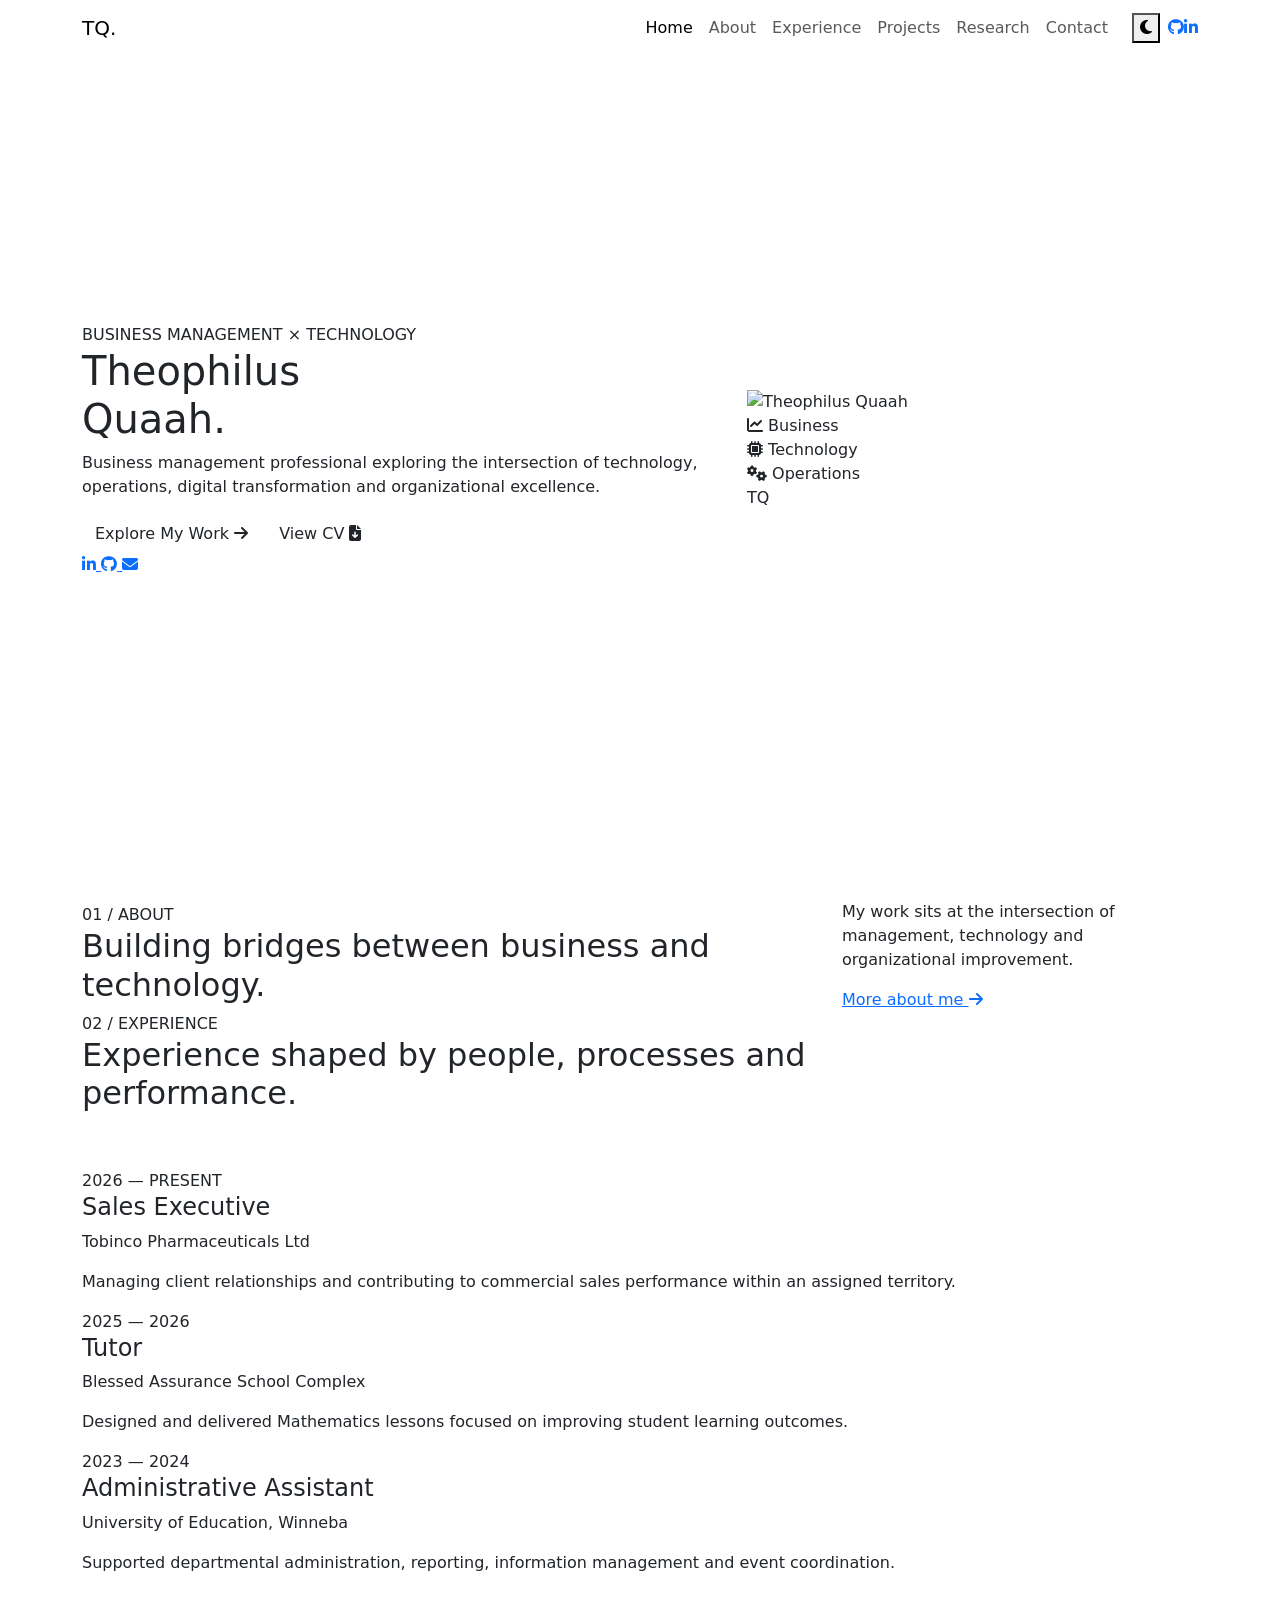
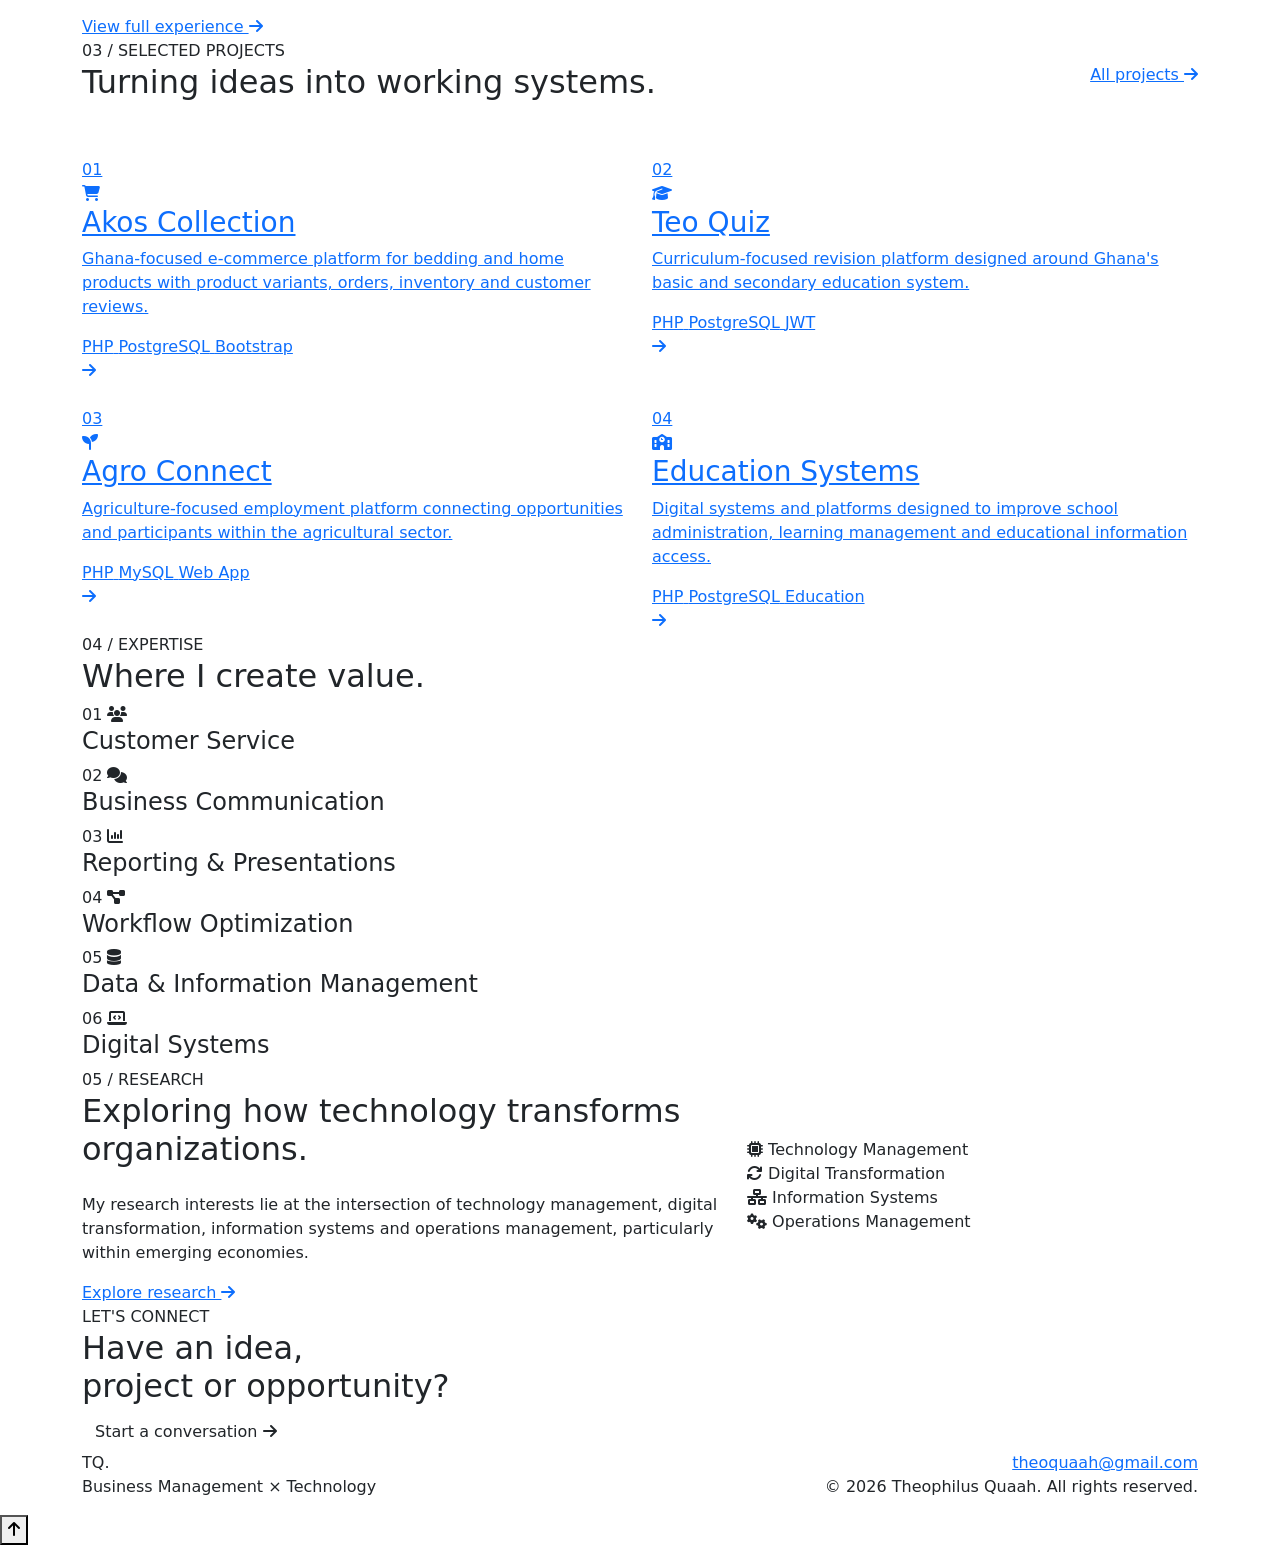
==== index.html @ 743d02e2 "Add files via upload" ====
<!DOCTYPE html>
<html lang="en">
<head>
    <meta charset="UTF-8">
    <meta name="viewport" content="width=device-width, initial-scale=1.0">

    <title>Theophilus Quaah | Business Management × Technology</title>

    <meta name="description"
          content="Theophilus Quaah — Business Management, Technology, Operations, Digital Transformation and Organizational Development.">

    <link rel="icon" href="assets/images/profile.png">

    <!-- Bootstrap -->
    <link
        href="https://cdn.jsdelivr.net/npm/bootstrap@5.3.3/dist/css/bootstrap.min.css"
        rel="stylesheet">

    <!-- Font Awesome -->
    <link
        href="https://cdnjs.cloudflare.com/ajax/libs/font-awesome/6.7.2/css/all.min.css"
        rel="stylesheet">

    <!-- Google Fonts -->
    <link
        href="https://fonts.googleapis.com/css2?family=DM+Sans:wght@400;500;600;700&family=Space+Grotesk:wght@400;500;600;700&display=swap"
        rel="stylesheet">

    <link rel="stylesheet" href="assets/css/style.css">
</head>

<body>

<!-- ================= NAVBAR ================= -->

<nav class="navbar navbar-expand-lg fixed-top custom-navbar">
    <div class="container">

        <a class="navbar-brand brand-logo" href="index.html">
            TQ<span>.</span>
        </a>

        <button
            class="navbar-toggler"
            type="button"
            data-bs-toggle="collapse"
            data-bs-target="#mainNavbar">
            <i class="fas fa-bars"></i>
        </button>

        <div class="collapse navbar-collapse" id="mainNavbar">

            <ul class="navbar-nav ms-auto align-items-lg-center">

                <li class="nav-item">
                    <a class="nav-link active" href="index.html">Home</a>
                </li>

                <li class="nav-item">
                    <a class="nav-link" href="about.html">About</a>
                </li>

                <li class="nav-item">
                    <a class="nav-link" href="experience.html">Experience</a>
                </li>

                <li class="nav-item">
                    <a class="nav-link" href="projects.html">Projects</a>
                </li>

                <li class="nav-item">
                    <a class="nav-link" href="research.html">Research</a>
                </li>

                <li class="nav-item">
                    <a class="nav-link" href="contact.html">Contact</a>
                </li>

                <li class="nav-item ms-lg-3">
                    <button
                        id="themeToggle"
                        class="theme-toggle"
                        aria-label="Toggle dark mode">
                        <i class="fas fa-moon"></i>
                    </button>
                </li>

                <li class="nav-item ms-lg-2">
                    <a
                        href="https://github.com/"
                        target="_blank"
                        class="nav-social">
                        <i class="fab fa-github"></i>
                    </a>
                </li>

                <li class="nav-item">
                    <a
                        href="https://linkedin.com/in/theoquaah"
                        target="_blank"
                        class="nav-social">
                        <i class="fab fa-linkedin-in"></i>
                    </a>
                </li>

            </ul>

        </div>
    </div>
</nav>


<!-- ================= HERO ================= -->

<header class="hero-section">

    <div class="hero-grid"></div>

    <div class="container position-relative">

        <div class="row align-items-center min-vh-100">

            <div class="col-lg-7">

                <div class="hero-tag">
                    <span></span>
                    BUSINESS MANAGEMENT × TECHNOLOGY
                </div>

                <h1 class="hero-title">
                    Theophilus
                    <br>
                    <span>Quaah.</span>
                </h1>

                <p class="hero-description">
                    Business management professional exploring the intersection
                    of technology, operations, digital transformation and
                    organizational excellence.
                </p>

                <div class="hero-buttons">

                    <a href="projects.html" class="btn btn-primary-custom">
                        Explore My Work
                        <i class="fas fa-arrow-right"></i>
                    </a>

                    <a href="documents/Theophilus-Quaah-CV.pdf"
                       target="_blank"
                       class="btn btn-outline-custom">
                        View CV
                        <i class="fas fa-file-arrow-down"></i>
                    </a>

                </div>

                <div class="hero-socials">

                    <a href="https://linkedin.com/in/theoquaah"
                       target="_blank">
                        <i class="fab fa-linkedin-in"></i>
                    </a>

                    <a href="https://github.com/"
                       target="_blank">
                        <i class="fab fa-github"></i>
                    </a>

                    <a href="mailto:theoquaah@gmail.com">
                        <i class="fas fa-envelope"></i>
                    </a>

                </div>

            </div>


            <div class="col-lg-5">

                <div class="hero-visual">

                    <div class="portrait-frame">

                        <img
                            src="assets/images/profile.png"
                            alt="Theophilus Quaah">

                    </div>

                    <div class="floating-card card-one">
                        <i class="fas fa-chart-line"></i>
                        <span>Business</span>
                    </div>

                    <div class="floating-card card-two">
                        <i class="fas fa-microchip"></i>
                        <span>Technology</span>
                    </div>

                    <div class="floating-card card-three">
                        <i class="fas fa-gears"></i>
                        <span>Operations</span>
                    </div>

                    <div class="monogram">
                        TQ
                    </div>

                </div>

            </div>

        </div>

    </div>

</header>


<!-- ================= INTRO ================= -->

<section class="section-padding">

    <div class="container">

        <div class="row align-items-end">

            <div class="col-lg-8">

                <div class="section-label">
                    01 / ABOUT
                </div>

                <h2 class="section-title">
                    Building bridges between
                    <span>business and technology.</span>
                </h2>

            </div>

            <div class="col-lg-4">

                <p class="section-intro">
                    My work sits at the intersection of management,
                    technology and organizational improvement.
                </p>

                <a href="about.html" class="text-link">
                    More about me
                    <i class="fas fa-arrow-right"></i>
                </a>

            </div>

        </div>

    </div>

</section>


<!-- ================= EXPERIENCE SNAPSHOT ================= -->

<section class="section-padding soft-section">

    <div class="container">

        <div class="section-label">
            02 / EXPERIENCE
        </div>

        <div class="row">

            <div class="col-lg-8">

                <h2 class="section-title">
                    Experience shaped by
                    <span>people, processes and performance.</span>
                </h2>

            </div>

        </div>


        <div class="experience-preview mt-5">

            <div class="experience-item">

                <div class="experience-year">
                    2026 — PRESENT
                </div>

                <div>
                    <h4>Sales Executive</h4>
                    <p class="company">
                        Tobinco Pharmaceuticals Ltd
                    </p>

                    <p>
                        Managing client relationships and contributing
                        to commercial sales performance within an assigned
                        territory.
                    </p>
                </div>

            </div>


            <div class="experience-item">

                <div class="experience-year">
                    2025 — 2026
                </div>

                <div>
                    <h4>Tutor</h4>
                    <p class="company">
                        Blessed Assurance School Complex
                    </p>

                    <p>
                        Designed and delivered Mathematics lessons focused
                        on improving student learning outcomes.
                    </p>

                </div>

            </div>


            <div class="experience-item">

                <div class="experience-year">
                    2023 — 2024
                </div>

                <div>
                    <h4>Administrative Assistant</h4>
                    <p class="company">
                        University of Education, Winneba
                    </p>

                    <p>
                        Supported departmental administration, reporting,
                        information management and event coordination.
                    </p>

                </div>

            </div>

        </div>


        <a href="experience.html" class="text-link mt-4 d-inline-block">
            View full experience
            <i class="fas fa-arrow-right"></i>
        </a>

    </div>

</section>


<!-- ================= PROJECTS ================= -->

<section class="section-padding">

    <div class="container">

        <div class="section-label">
            03 / SELECTED PROJECTS
        </div>

        <div class="row mb-5">

            <div class="col-lg-8">

                <h2 class="section-title">
                    Turning ideas into
                    <span>working systems.</span>
                </h2>

            </div>

            <div class="col-lg-4 text-lg-end">

                <a href="projects.html"
                   class="text-link">
                    All projects
                    <i class="fas fa-arrow-right"></i>
                </a>

            </div>

        </div>


        <div class="row g-4">

            <!-- PROJECT 1 -->

            <div class="col-lg-6">

                <a href="projects.html#akos"
                   class="project-card">

                    <div class="project-number">
                        01
                    </div>

                    <div class="project-icon">
                        <i class="fas fa-cart-shopping"></i>
                    </div>

                    <h3>
                        Akos Collection
                    </h3>

                    <p>
                        Ghana-focused e-commerce platform for bedding
                        and home products with product variants,
                        orders, inventory and customer reviews.
                    </p>

                    <div class="project-tags">
                        <span>PHP</span>
                        <span>PostgreSQL</span>
                        <span>Bootstrap</span>
                    </div>

                    <div class="project-arrow">
                        <i class="fas fa-arrow-right"></i>
                    </div>

                </a>

            </div>


            <!-- PROJECT 2 -->

            <div class="col-lg-6">

                <a href="projects.html#teo-quiz"
                   class="project-card">

                    <div class="project-number">
                        02
                    </div>

                    <div class="project-icon">
                        <i class="fas fa-graduation-cap"></i>
                    </div>

                    <h3>
                        Teo Quiz
                    </h3>

                    <p>
                        Curriculum-focused revision platform designed
                        around Ghana's basic and secondary education
                        system.
                    </p>

                    <div class="project-tags">
                        <span>PHP</span>
                        <span>PostgreSQL</span>
                        <span>JWT</span>
                    </div>

                    <div class="project-arrow">
                        <i class="fas fa-arrow-right"></i>
                    </div>

                </a>

            </div>


            <!-- PROJECT 3 -->

            <div class="col-lg-6">

                <a href="projects.html#agro-connect"
                   class="project-card">

                    <div class="project-number">
                        03
                    </div>

                    <div class="project-icon">
                        <i class="fas fa-seedling"></i>
                    </div>

                    <h3>
                        Agro Connect
                    </h3>

                    <p>
                        Agriculture-focused employment platform connecting
                        opportunities and participants within the agricultural
                        sector.
                    </p>

                    <div class="project-tags">
                        <span>PHP</span>
                        <span>MySQL</span>
                        <span>Web App</span>
                    </div>

                    <div class="project-arrow">
                        <i class="fas fa-arrow-right"></i>
                    </div>

                </a>

            </div>


            <!-- PROJECT 4 -->

            <div class="col-lg-6">

                <a href="projects.html"
                   class="project-card">

                    <div class="project-number">
                        04
                    </div>

                    <div class="project-icon">
                        <i class="fas fa-school"></i>
                    </div>

                    <h3>
                        Education Systems
                    </h3>

                    <p>
                        Digital systems and platforms designed to improve
                        school administration, learning management and
                        educational information access.
                    </p>

                    <div class="project-tags">
                        <span>PHP</span>
                        <span>PostgreSQL</span>
                        <span>Education</span>
                    </div>

                    <div class="project-arrow">
                        <i class="fas fa-arrow-right"></i>
                    </div>

                </a>

            </div>

        </div>

    </div>

</section>


<!-- ================= EXPERTISE ================= -->

<section class="section-padding dark-section">

    <div class="container">

        <div class="section-label">
            04 / EXPERTISE
        </div>

        <div class="row">

            <div class="col-lg-7">

                <h2 class="section-title">
                    Where I create
                    <span>value.</span>
                </h2>

            </div>

        </div>


        <div class="expertise-grid">

            <div class="expertise-item">
                <span>01</span>
                <i class="fas fa-users"></i>
                <h4>Customer Service</h4>
            </div>

            <div class="expertise-item">
                <span>02</span>
                <i class="fas fa-comments"></i>
                <h4>Business Communication</h4>
            </div>

            <div class="expertise-item">
                <span>03</span>
                <i class="fas fa-chart-column"></i>
                <h4>Reporting & Presentations</h4>
            </div>

            <div class="expertise-item">
                <span>04</span>
                <i class="fas fa-diagram-project"></i>
                <h4>Workflow Optimization</h4>
            </div>

            <div class="expertise-item">
                <span>05</span>
                <i class="fas fa-database"></i>
                <h4>Data & Information Management</h4>
            </div>

            <div class="expertise-item">
                <span>06</span>
                <i class="fas fa-laptop-code"></i>
                <h4>Digital Systems</h4>
            </div>

        </div>

    </div>

</section>


<!-- ================= RESEARCH ================= -->

<section class="section-padding">

    <div class="container">

        <div class="row align-items-center">

            <div class="col-lg-7">

                <div class="section-label">
                    05 / RESEARCH
                </div>

                <h2 class="section-title">
                    Exploring how
                    <span>technology transforms organizations.</span>
                </h2>

                <p class="section-intro mt-4">

                    My research interests lie at the intersection of
                    technology management, digital transformation,
                    information systems and operations management,
                    particularly within emerging economies.

                </p>

                <a href="research.html"
                   class="text-link">

                    Explore research
                    <i class="fas fa-arrow-right"></i>

                </a>

            </div>


            <div class="col-lg-5">

                <div class="research-box">

                    <div>
                        <i class="fas fa-microchip"></i>
                        <span>Technology Management</span>
                    </div>

                    <div>
                        <i class="fas fa-arrows-rotate"></i>
                        <span>Digital Transformation</span>
                    </div>

                    <div>
                        <i class="fas fa-network-wired"></i>
                        <span>Information Systems</span>
                    </div>

                    <div>
                        <i class="fas fa-gears"></i>
                        <span>Operations Management</span>
                    </div>

                </div>

            </div>

        </div>

    </div>

</section>


<!-- ================= CTA ================= -->

<section class="cta-section">

    <div class="container">

        <div class="cta-content">

            <div class="section-label">
                LET'S CONNECT
            </div>

            <h2>
                Have an idea,
                <br>
                project or opportunity?
            </h2>

            <a href="contact.html"
               class="btn btn-light-custom">

                Start a conversation
                <i class="fas fa-arrow-right"></i>

            </a>

        </div>

    </div>

</section>


<!-- ================= FOOTER ================= -->

<footer class="footer">

    <div class="container">

        <div class="row align-items-center">

            <div class="col-md-6">

                <div class="footer-logo">
                    TQ<span>.</span>
                </div>

                <p>
                    Business Management × Technology
                </p>

            </div>

            <div class="col-md-6 text-md-end">

                <a href="mailto:theoquaah@gmail.com">
                    theoquaah@gmail.com
                </a>

                <p class="copyright">
                    © 2026 Theophilus Quaah. All rights reserved.
                </p>

            </div>

        </div>

    </div>

</footer>


<!-- BACK TO TOP -->

<button id="backToTop">
    <i class="fas fa-arrow-up"></i>
</button>


<script
    src="https://cdn.jsdelivr.net/npm/bootstrap@5.3.3/dist/js/bootstrap.bundle.min.js">
</script>

<script src="assets/js/script.js"></script>

</body>
</html>
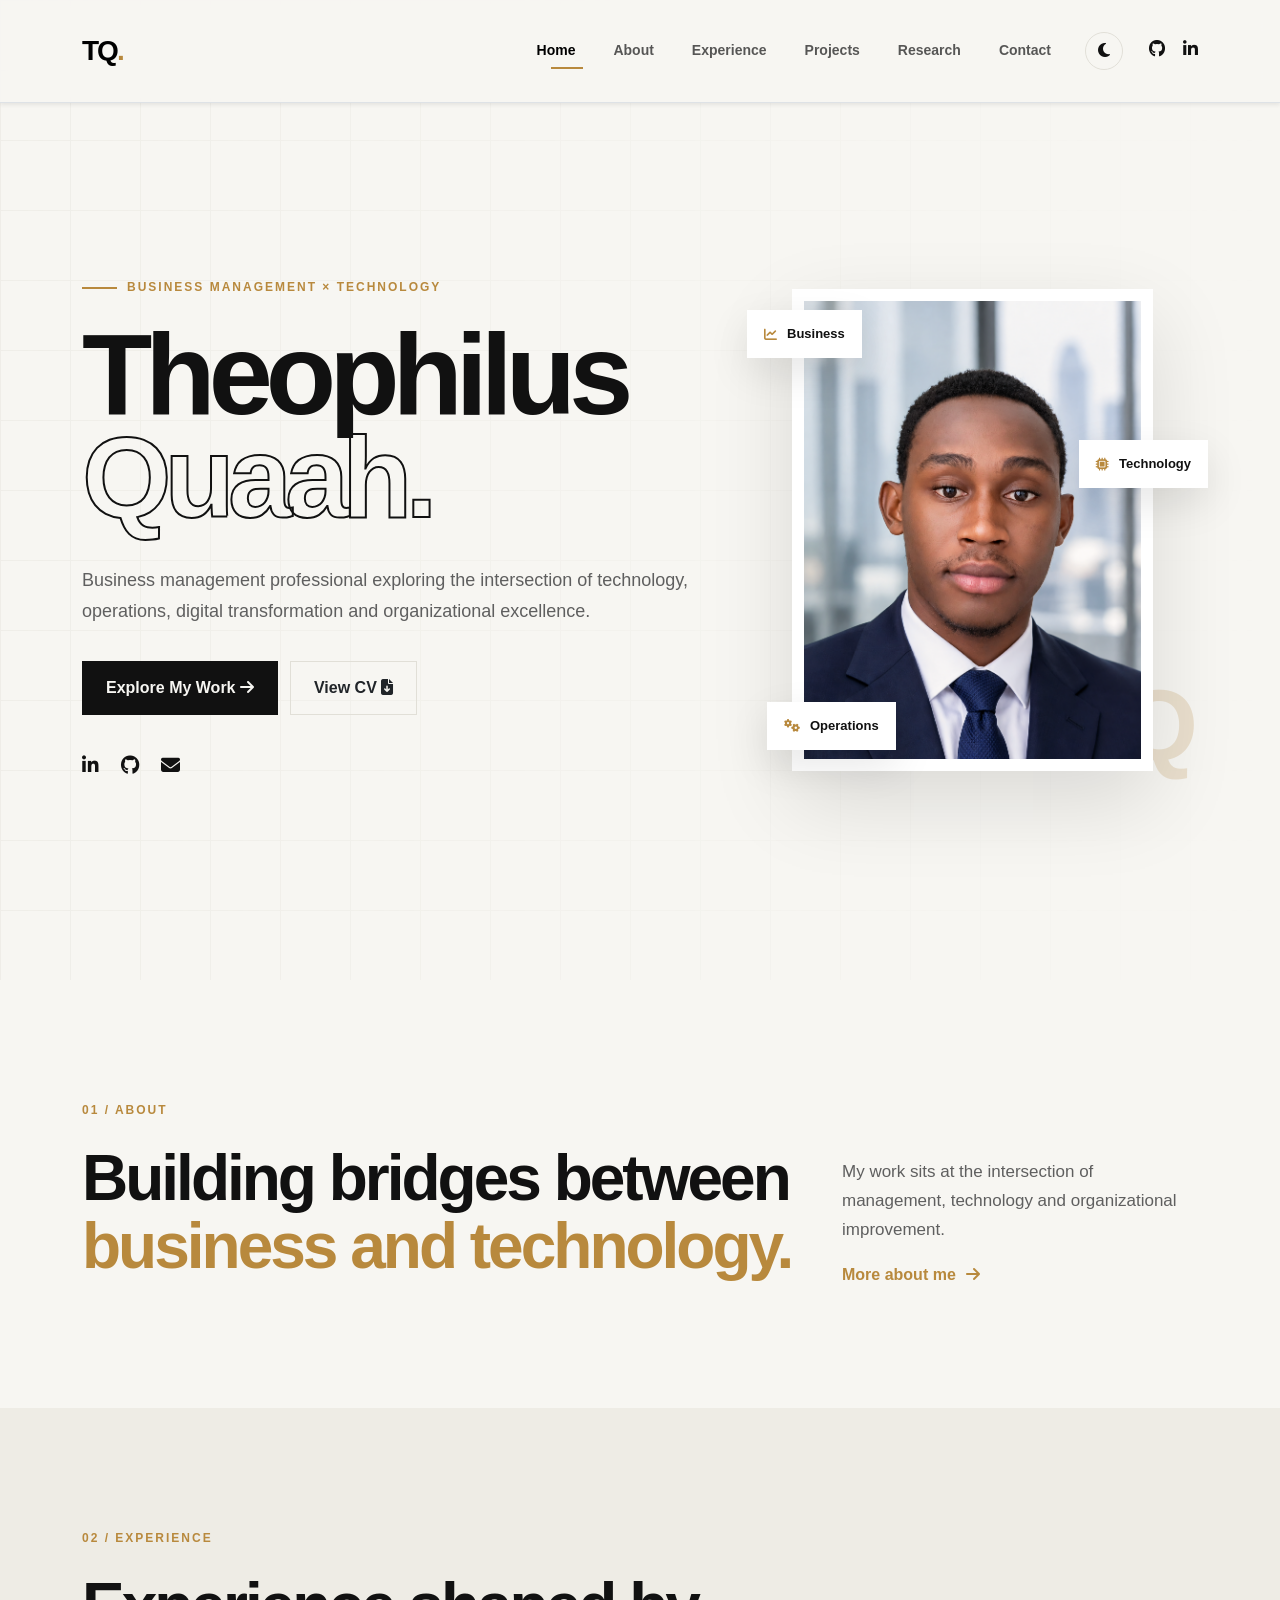
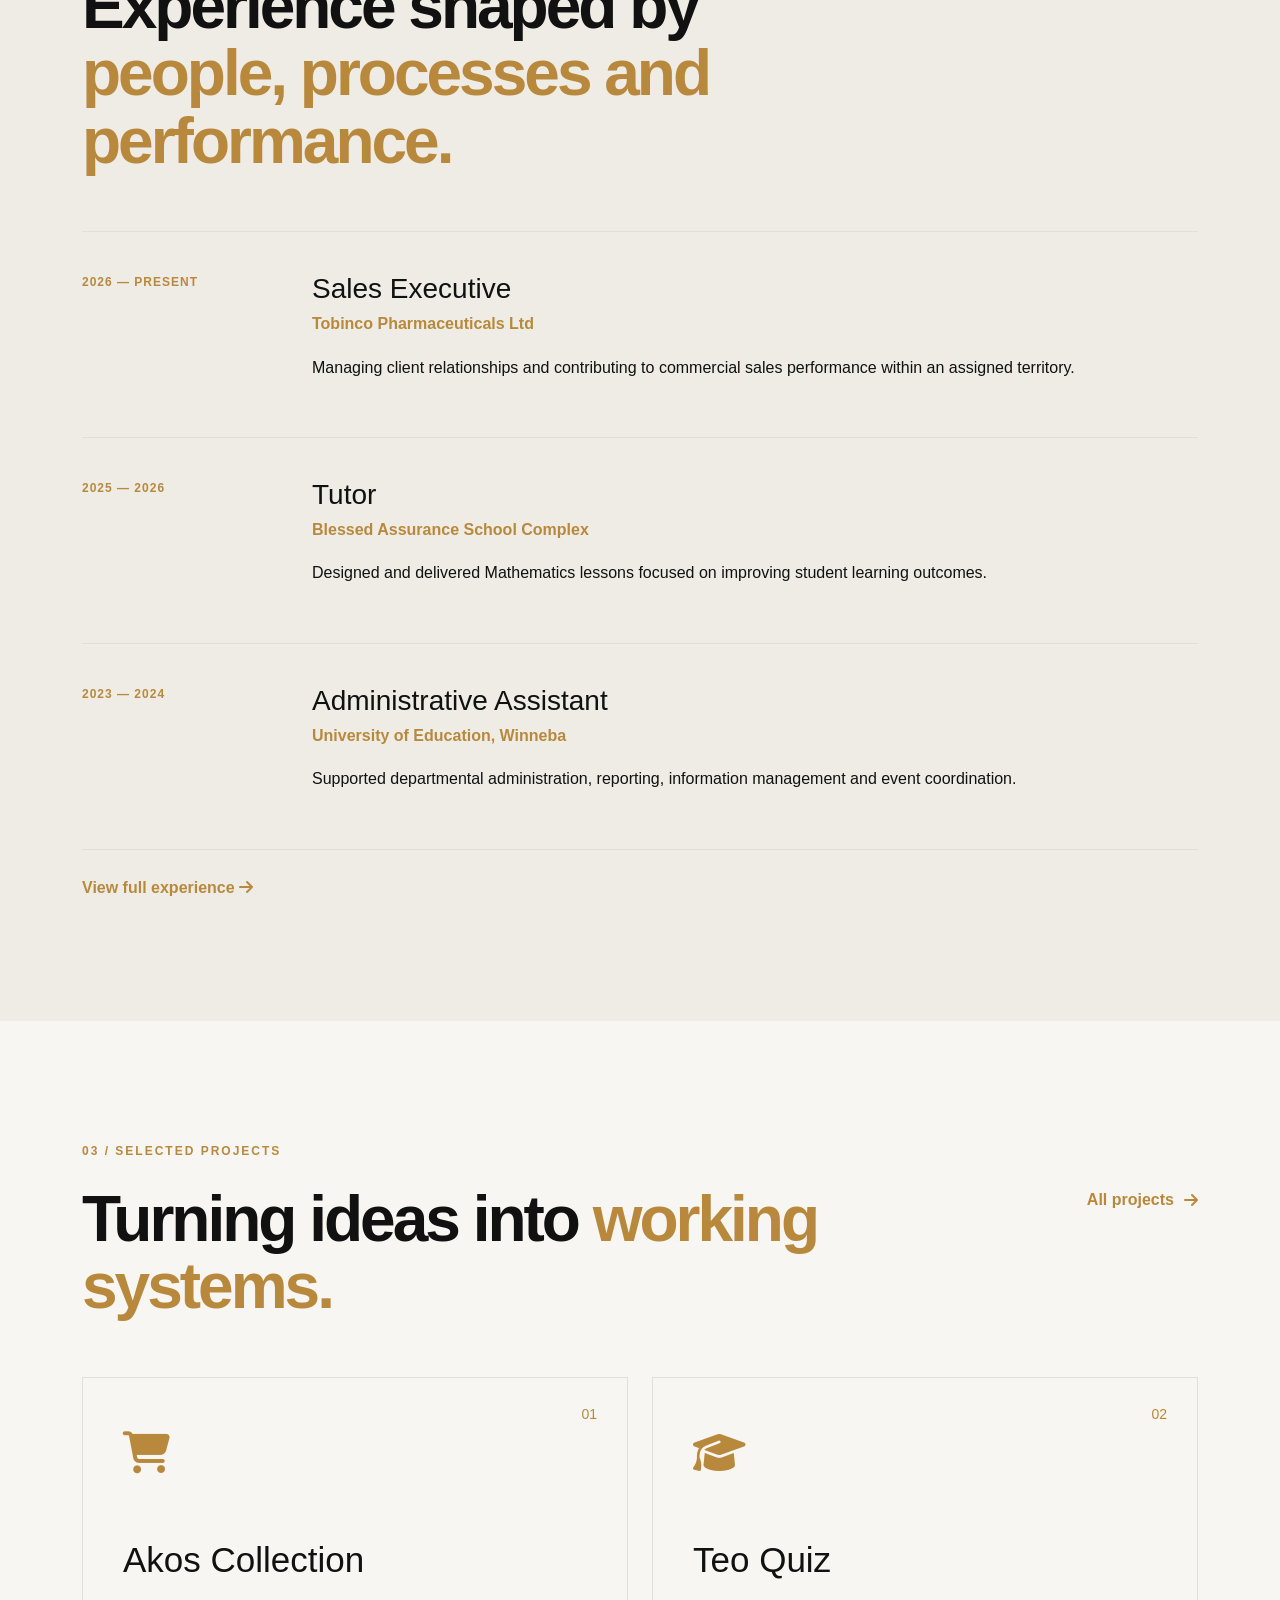
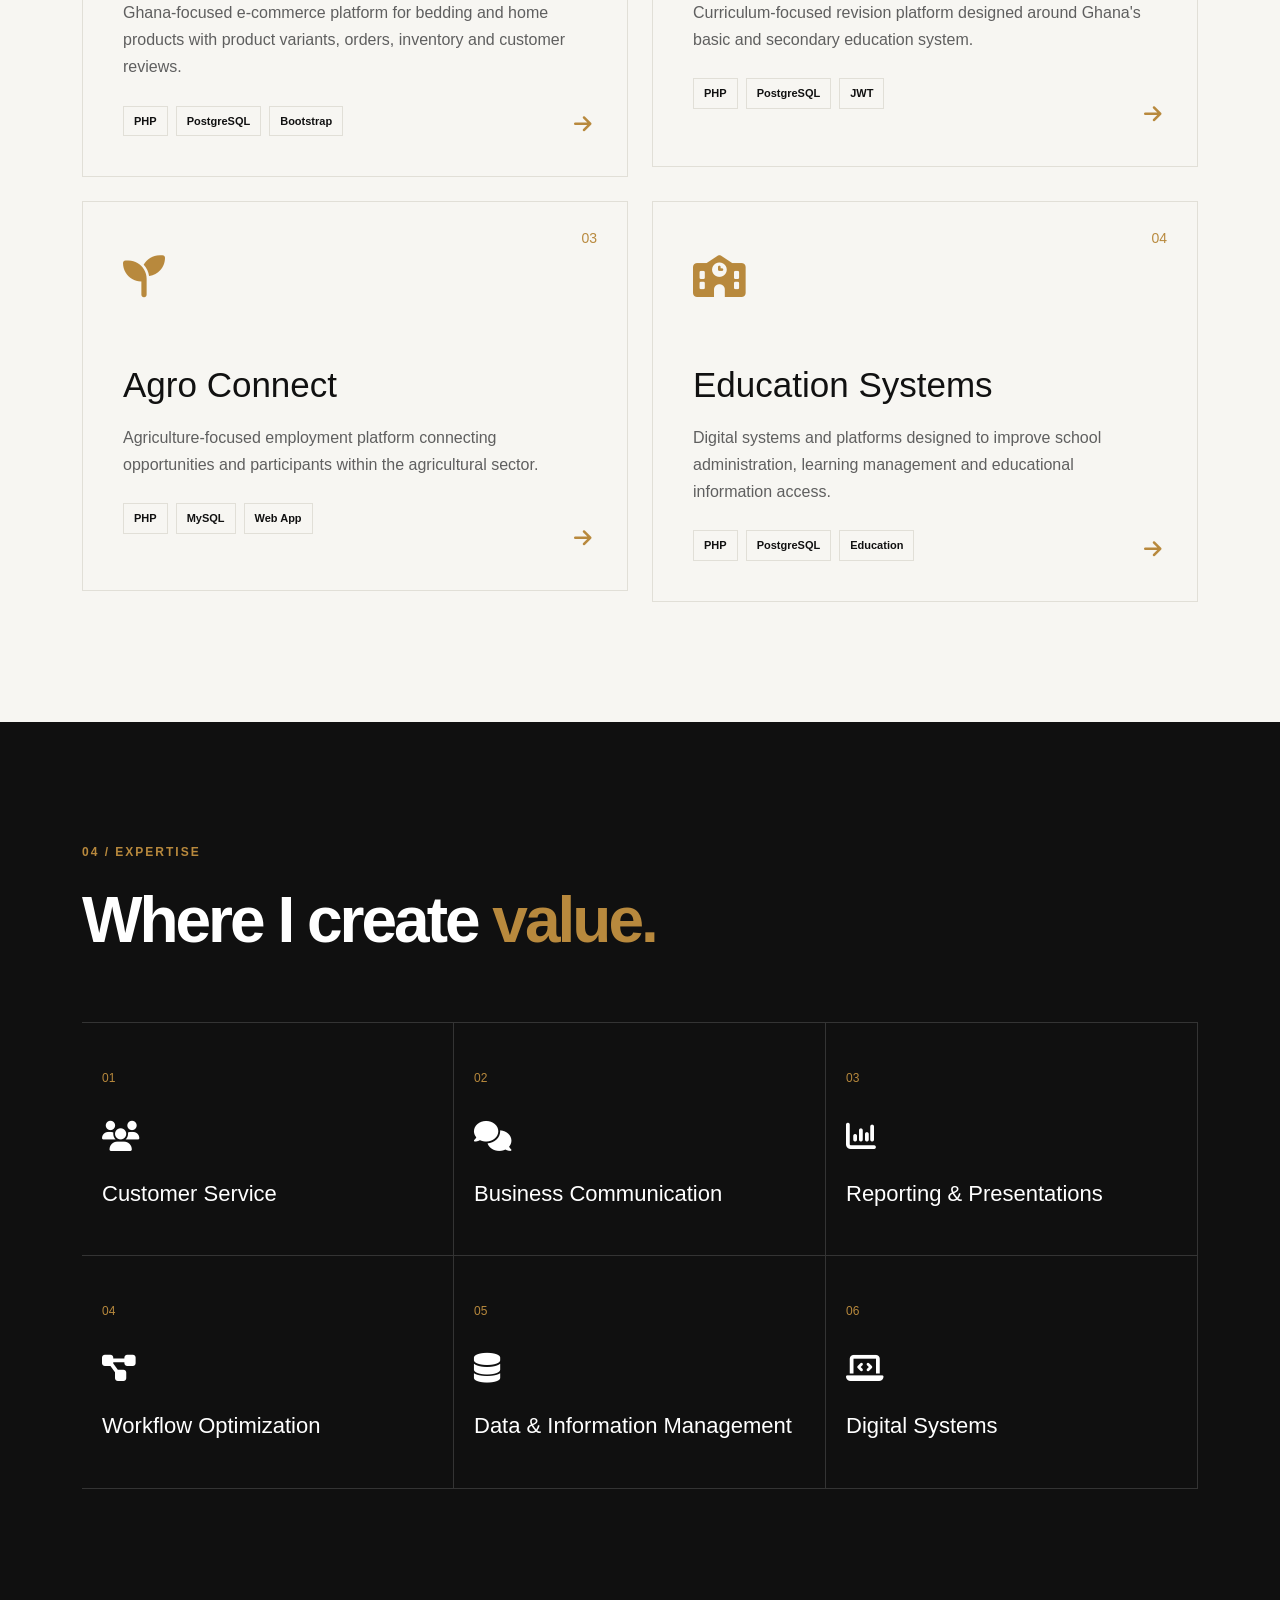
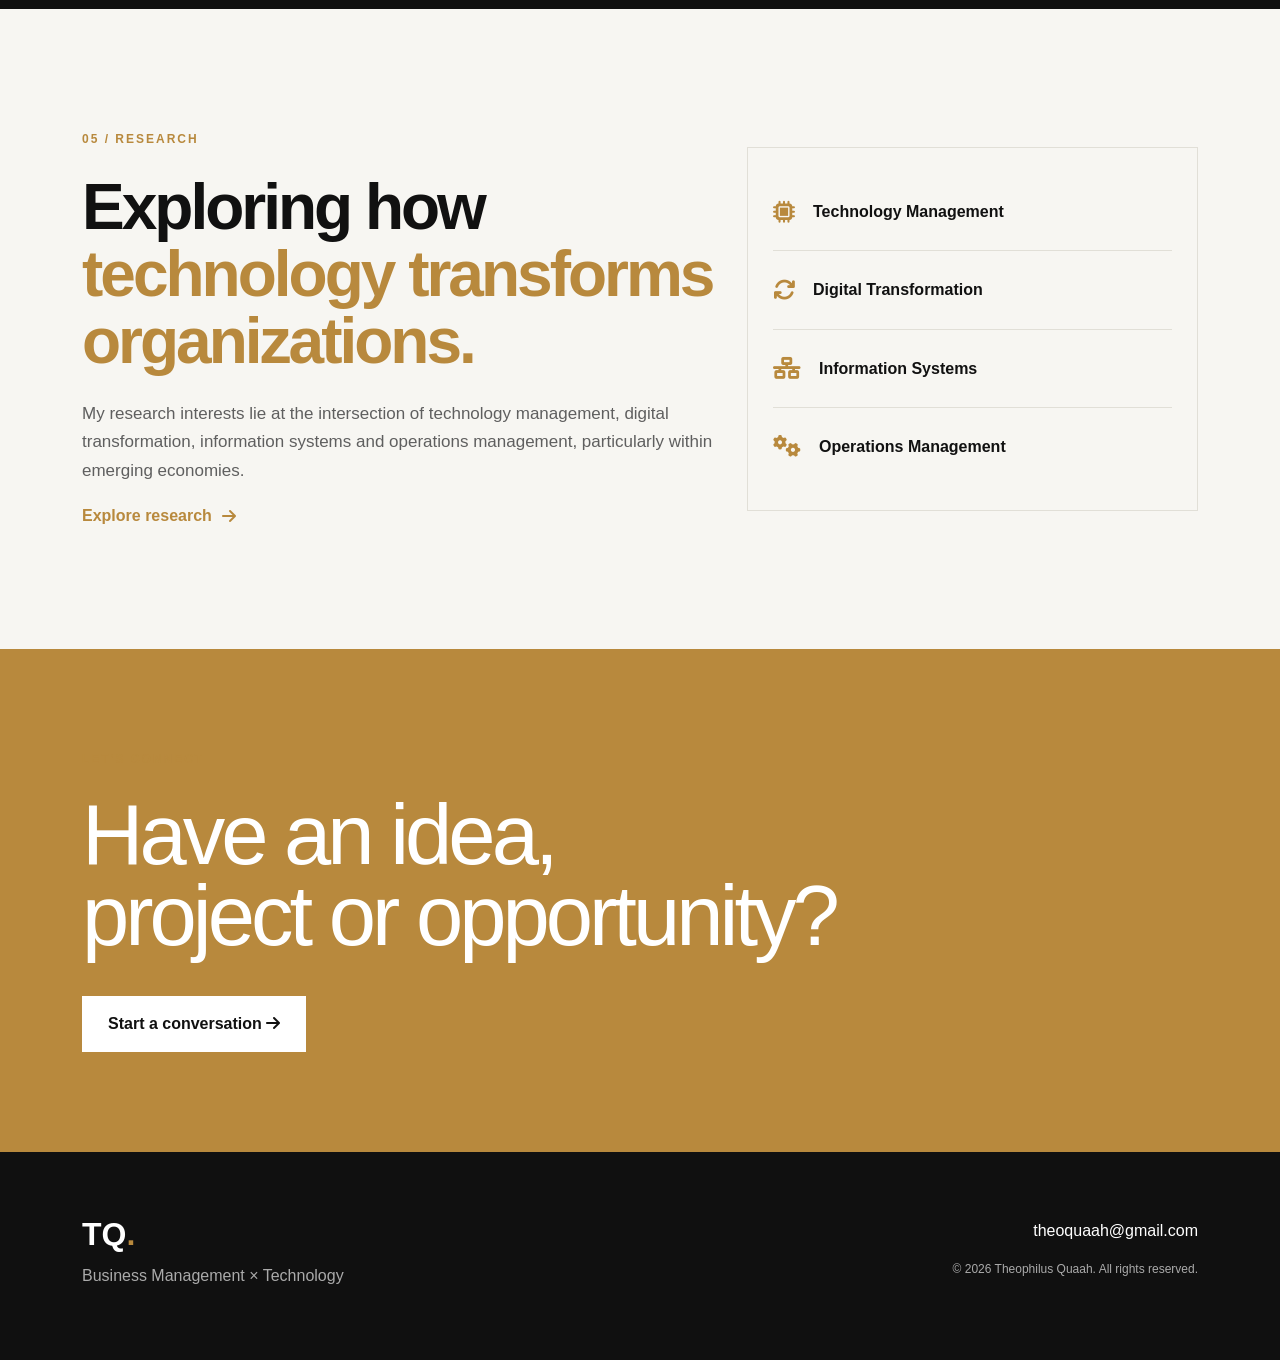
==== commit 1167d657: "Add border and shadow to navbar" ====
--- a/index.html
+++ b/index.html
@@ -33,7 +33,7 @@
 
 <!-- ================= NAVBAR ================= -->
 
-<nav class="navbar navbar-expand-lg fixed-top custom-navbar">
+<nav class="navbar navbar-expand-lg fixed-top custom-navbar border-bottom shadow-sm">
     <div class="container">
 
         <a class="navbar-brand brand-logo" href="index.html">
@@ -795,4 +795,4 @@
 <script src="assets/js/script.js"></script>
 
 </body>
-</html>+</html>
--- a/assets/css/style.css
+++ b/assets/css/style.css
@@ -0,0 +1,1092 @@
+:root {
+
+    --primary: #111111;
+    --secondary: #5f5f5f;
+
+    --accent: #b8893d;
+    --accent-dark: #946d2d;
+
+    --light: #f7f6f2;
+    --soft: #eeece5;
+
+    --white: #ffffff;
+    --dark: #101010;
+
+    --border: #e1dfd7;
+
+    --heading: "Space Grotesk", sans-serif;
+    --body: "DM Sans", sans-serif;
+
+    --transition: .35s ease;
+}
+
+
+* {
+    margin: 0;
+    padding: 0;
+    box-sizing: border-box;
+}
+
+
+html {
+    scroll-behavior: smooth;
+}
+
+
+body {
+
+    font-family: var(--body);
+
+    background: var(--light);
+
+    color: var(--primary);
+
+    line-height: 1.7;
+
+    transition:
+        background .35s ease,
+        color .35s ease;
+}
+
+
+body.dark-mode {
+
+    --primary: #f4f3ef;
+    --secondary: #b9b7b0;
+
+    --light: #111111;
+    --soft: #191919;
+
+    --white: #171717;
+    --dark: #f4f3ef;
+
+    --border: #303030;
+}
+
+
+a {
+    text-decoration: none;
+    color: inherit;
+}
+
+
+img {
+    max-width: 100%;
+    display: block;
+}
+
+
+/* NAVBAR */
+
+.custom-navbar {
+
+    padding: 22px 0;
+
+    background: rgba(247,246,242,.92);
+
+    backdrop-filter: blur(14px);
+
+    border-bottom: 1px solid transparent;
+
+    transition: .3s ease;
+}
+
+
+body.dark-mode .custom-navbar {
+
+    background: rgba(17,17,17,.92);
+}
+
+
+.brand-logo {
+
+    font-family: var(--heading);
+
+    font-size: 28px;
+
+    font-weight: 700;
+
+    letter-spacing: -2px;
+}
+
+
+.brand-logo span,
+.footer-logo span {
+
+    color: var(--accent);
+}
+
+
+.nav-link {
+
+    font-size: 14px;
+
+    font-weight: 600;
+
+    margin-left: 22px;
+
+    position: relative;
+}
+
+
+.nav-link::after {
+
+    content: "";
+
+    position: absolute;
+
+    left: 22px;
+
+    right: 0;
+
+    bottom: 2px;
+
+    height: 2px;
+
+    background: var(--accent);
+
+    transform: scaleX(0);
+
+    transform-origin: left;
+
+    transition: .3s ease;
+}
+
+
+.nav-link:hover::after,
+.nav-link.active::after {
+
+    transform: scaleX(1);
+}
+
+
+.nav-social {
+
+    margin-left: 18px;
+
+    font-size: 17px;
+
+    transition: .3s ease;
+}
+
+
+.nav-social:hover {
+
+    color: var(--accent);
+
+    transform: translateY(-2px);
+}
+
+
+.theme-toggle {
+
+    border: 1px solid var(--border);
+
+    background: transparent;
+
+    width: 38px;
+
+    height: 38px;
+
+    border-radius: 50%;
+
+    color: var(--primary);
+
+    margin-left: 10px;
+
+    transition: .3s ease;
+}
+
+
+.theme-toggle:hover {
+
+    background: var(--primary);
+
+    color: var(--light);
+}
+
+
+.navbar-toggler {
+
+    border: none;
+
+    color: var(--primary);
+
+    font-size: 22px;
+}
+
+
+/* HERO */
+
+.hero-section {
+
+    min-height: 100vh;
+
+    position: relative;
+
+    overflow: hidden;
+
+    padding-top: 80px;
+}
+
+
+.hero-grid {
+
+    position: absolute;
+
+    inset: 0;
+
+    opacity: .35;
+
+    background-image:
+        linear-gradient(var(--border) 1px, transparent 1px),
+        linear-gradient(90deg, var(--border) 1px, transparent 1px);
+
+    background-size: 70px 70px;
+
+    mask-image:
+        linear-gradient(to right, black, transparent);
+}
+
+
+.hero-tag {
+
+    display: flex;
+
+    align-items: center;
+
+    gap: 10px;
+
+    color: var(--accent);
+
+    font-size: 12px;
+
+    font-weight: 700;
+
+    letter-spacing: 2px;
+
+    margin-bottom: 25px;
+}
+
+
+.hero-tag span {
+
+    width: 35px;
+
+    height: 2px;
+
+    background: var(--accent);
+}
+
+
+.hero-title {
+
+    font-family: var(--heading);
+
+    font-size: clamp(65px, 9vw, 125px);
+
+    line-height: .9;
+
+    letter-spacing: -7px;
+
+    font-weight: 700;
+
+    margin-bottom: 35px;
+}
+
+
+.hero-title span {
+
+    color: transparent;
+
+    -webkit-text-stroke: 2px var(--primary);
+}
+
+
+body.dark-mode .hero-title span {
+
+    -webkit-text-stroke-color: var(--primary);
+}
+
+
+.hero-description {
+
+    max-width: 650px;
+
+    color: var(--secondary);
+
+    font-size: 18px;
+
+    margin-bottom: 35px;
+}
+
+
+.hero-buttons {
+
+    display: flex;
+
+    flex-wrap: wrap;
+
+    gap: 12px;
+}
+
+
+.btn-primary-custom {
+
+    background: var(--primary);
+
+    color: var(--light);
+
+    border: 1px solid var(--primary);
+
+    padding: 14px 23px;
+
+    border-radius: 0;
+
+    font-weight: 600;
+}
+
+
+.btn-primary-custom:hover {
+
+    background: var(--accent);
+
+    border-color: var(--accent);
+
+    color: white;
+}
+
+
+.btn-outline-custom {
+
+    border: 1px solid var(--border);
+
+    padding: 14px 23px;
+
+    border-radius: 0;
+
+    font-weight: 600;
+}
+
+
+.btn-outline-custom:hover {
+
+    background: var(--primary);
+
+    color: var(--light);
+}
+
+
+.hero-socials {
+
+    display: flex;
+
+    gap: 22px;
+
+    margin-top: 35px;
+}
+
+
+.hero-socials a {
+
+    font-size: 19px;
+
+    transition: .3s ease;
+}
+
+
+.hero-socials a:hover {
+
+    color: var(--accent);
+
+    transform: translateY(-3px);
+}
+
+
+/* HERO IMAGE */
+
+.hero-visual {
+
+    position: relative;
+
+    height: 600px;
+
+    display: flex;
+
+    justify-content: center;
+
+    align-items: center;
+}
+
+
+.portrait-frame {
+
+    width: min(390px, 80%);
+
+    aspect-ratio: 3 / 4;
+
+    overflow: hidden;
+
+    position: relative;
+
+    z-index: 2;
+
+    border: 12px solid var(--white);
+
+    box-shadow: 0 30px 80px rgba(0,0,0,.12);
+}
+
+
+.portrait-frame img {
+
+    width: 100%;
+
+    height: 100%;
+
+    object-fit: cover;
+}
+
+
+.monogram {
+
+    position: absolute;
+
+    right: 0;
+
+    bottom: 20px;
+
+    font-family: var(--heading);
+
+    font-size: 100px;
+
+    font-weight: 700;
+
+    color: var(--accent);
+
+    opacity: .2;
+
+    z-index: 1;
+}
+
+
+.floating-card {
+
+    position: absolute;
+
+    background: var(--white);
+
+    padding: 13px 17px;
+
+    display: flex;
+
+    align-items: center;
+
+    gap: 10px;
+
+    box-shadow: 0 15px 40px rgba(0,0,0,.1);
+
+    z-index: 3;
+
+    font-size: 13px;
+
+    font-weight: 700;
+}
+
+
+.floating-card i {
+
+    color: var(--accent);
+}
+
+
+.card-one {
+
+    top: 80px;
+
+    left: 0;
+}
+
+
+.card-two {
+
+    top: 210px;
+
+    right: -10px;
+}
+
+
+.card-three {
+
+    bottom: 80px;
+
+    left: 20px;
+}
+
+
+/* SECTIONS */
+
+.section-padding {
+
+    padding: 120px 0;
+}
+
+
+.soft-section {
+
+    background: var(--soft);
+}
+
+
+.dark-section {
+
+    background: var(--dark);
+
+    color: #fff;
+}
+
+
+.dark-section .section-label {
+
+    color: var(--accent);
+}
+
+
+.section-label {
+
+    color: var(--accent);
+
+    font-size: 12px;
+
+    font-weight: 700;
+
+    letter-spacing: 2px;
+
+    margin-bottom: 25px;
+}
+
+
+.section-title {
+
+    font-family: var(--heading);
+
+    font-size: clamp(40px, 5vw, 68px);
+
+    line-height: 1.05;
+
+    letter-spacing: -3px;
+
+    font-weight: 700;
+}
+
+
+.section-title span {
+
+    color: var(--accent);
+}
+
+
+.section-intro {
+
+    color: var(--secondary);
+
+    font-size: 17px;
+}
+
+
+.text-link {
+
+    display: inline-flex;
+
+    align-items: center;
+
+    gap: 10px;
+
+    font-weight: 700;
+
+    color: var(--accent);
+
+    transition: .3s ease;
+}
+
+
+.text-link:hover {
+
+    gap: 17px;
+}
+
+
+/* EXPERIENCE */
+
+.experience-item {
+
+    display: grid;
+
+    grid-template-columns: 180px 1fr;
+
+    gap: 50px;
+
+    padding: 40px 0;
+
+    border-top: 1px solid var(--border);
+}
+
+
+.experience-item:last-child {
+
+    border-bottom: 1px solid var(--border);
+}
+
+
+.experience-year {
+
+    font-size: 12px;
+
+    font-weight: 700;
+
+    color: var(--accent);
+
+    letter-spacing: 1px;
+}
+
+
+.experience-item h4 {
+
+    font-family: var(--heading);
+
+    font-size: 28px;
+
+    margin-bottom: 5px;
+}
+
+
+.company {
+
+    color: var(--accent);
+
+    font-weight: 600;
+}
+
+
+/* PROJECTS */
+
+.project-card {
+
+    min-height: 390px;
+
+    padding: 40px;
+
+    border: 1px solid var(--border);
+
+    display: block;
+
+    position: relative;
+
+    overflow: hidden;
+
+    transition: .4s ease;
+}
+
+
+.project-card:hover {
+
+    background: var(--primary);
+
+    color: var(--light);
+
+    transform: translateY(-8px);
+}
+
+
+.project-number {
+
+    position: absolute;
+
+    top: 25px;
+
+    right: 30px;
+
+    font-family: var(--heading);
+
+    font-size: 14px;
+
+    color: var(--accent);
+}
+
+
+.project-icon {
+
+    font-size: 42px;
+
+    color: var(--accent);
+
+    margin-bottom: 50px;
+}
+
+
+.project-card h3 {
+
+    font-family: var(--heading);
+
+    font-size: 35px;
+
+    margin-bottom: 18px;
+}
+
+
+.project-card p {
+
+    color: var(--secondary);
+
+    max-width: 500px;
+}
+
+
+.project-card:hover p {
+
+    color: #bdbdbd;
+}
+
+
+.project-tags {
+
+    display: flex;
+
+    flex-wrap: wrap;
+
+    gap: 8px;
+
+    margin-top: 25px;
+}
+
+
+.project-tags span,
+.project-features span,
+.research-tags span {
+
+    border: 1px solid var(--border);
+
+    padding: 5px 10px;
+
+    font-size: 11px;
+
+    font-weight: 700;
+}
+
+
+.project-arrow {
+
+    position: absolute;
+
+    right: 35px;
+
+    bottom: 35px;
+
+    font-size: 20px;
+
+    color: var(--accent);
+}
+
+
+/* EXPERTISE */
+
+.expertise-grid {
+
+    display: grid;
+
+    grid-template-columns: repeat(3,1fr);
+
+    margin-top: 60px;
+
+    border-top: 1px solid rgba(255,255,255,.15);
+}
+
+
+.expertise-item {
+
+    padding: 40px 20px;
+
+    border-right: 1px solid rgba(255,255,255,.15);
+
+    border-bottom: 1px solid rgba(255,255,255,.15);
+}
+
+
+.expertise-item span {
+
+    font-size: 12px;
+
+    color: var(--accent);
+}
+
+
+.expertise-item i {
+
+    display: block;
+
+    font-size: 30px;
+
+    margin: 30px 0;
+}
+
+
+.expertise-item h4 {
+
+    font-family: var(--heading);
+
+    font-size: 22px;
+}
+
+
+/* RESEARCH */
+
+.research-box {
+
+    border: 1px solid var(--border);
+
+    padding: 25px;
+}
+
+
+.research-box div {
+
+    display: flex;
+
+    align-items: center;
+
+    gap: 18px;
+
+    padding: 25px 0;
+
+    border-bottom: 1px solid var(--border);
+
+    font-weight: 600;
+}
+
+
+.research-box div:last-child {
+
+    border-bottom: 0;
+}
+
+
+.research-box i {
+
+    color: var(--accent);
+
+    font-size: 22px;
+}
+
+
+/* CTA */
+
+.cta-section {
+
+    background: var(--accent);
+
+    color: #fff;
+
+    padding: 100px 0;
+}
+
+
+.cta-content h2 {
+
+    font-family: var(--heading);
+
+    font-size: clamp(45px, 7vw, 85px);
+
+    line-height: .95;
+
+    letter-spacing: -4px;
+
+    margin-bottom: 40px;
+}
+
+
+.btn-light-custom {
+
+    background: #fff;
+
+    color: #111;
+
+    padding: 15px 25px;
+
+    border-radius: 0;
+
+    font-weight: 700;
+}
+
+
+/* FOOTER */
+
+.footer {
+
+    background: var(--dark);
+
+    color: #fff;
+
+    padding: 55px 0;
+}
+
+
+.footer-logo {
+
+    font-family: var(--heading);
+
+    font-size: 32px;
+
+    font-weight: 700;
+}
+
+
+.footer p {
+
+    color: #aaa;
+}
+
+
+.footer a {
+
+    color: #fff;
+}
+
+
+.copyright {
+
+    font-size: 12px;
+
+    margin-top: 15px;
+}
+
+
+/* BACK TO TOP */
+
+#backToTop {
+
+    position: fixed;
+
+    right: 25px;
+
+    bottom: 25px;
+
+    width: 45px;
+
+    height: 45px;
+
+    border: none;
+
+    background: var(--accent);
+
+    color: #fff;
+
+    display: none;
+
+    z-index: 1000;
+}
+
+
+/* RESPONSIVE */
+
+@media (max-width: 991px) {
+
+    .nav-link {
+
+        margin-left: 0;
+
+        padding: 12px 0 !important;
+    }
+
+    .nav-link::after {
+
+        display: none;
+    }
+
+    .hero-section {
+
+        padding-top: 130px;
+    }
+
+    .hero-visual {
+
+        margin-top: 70px;
+
+        height: 500px;
+    }
+
+    .expertise-grid {
+
+        grid-template-columns: repeat(2,1fr);
+    }
+
+}
+
+
+@media (max-width: 767px) {
+
+    .section-padding {
+
+        padding: 80px 0;
+    }
+
+    .hero-title {
+
+        font-size: 65px;
+
+        letter-spacing: -4px;
+    }
+
+    .hero-description {
+
+        font-size: 16px;
+    }
+
+    .hero-visual {
+
+        height: 430px;
+    }
+
+    .floating-card {
+
+        font-size: 11px;
+    }
+
+    .experience-item {
+
+        grid-template-columns: 1fr;
+
+        gap: 12px;
+    }
+
+    .expertise-grid {
+
+        grid-template-columns: 1fr;
+    }
+
+    .project-card {
+
+        min-height: 350px;
+
+        padding: 30px;
+    }
+
+}
+
+
+@media (max-width: 450px) {
+
+    .hero-title {
+
+        font-size: 55px;
+    }
+
+    .portrait-frame {
+
+        width: 80%;
+    }
+
+    .card-two {
+
+        right: -5px;
+    }
+
+}
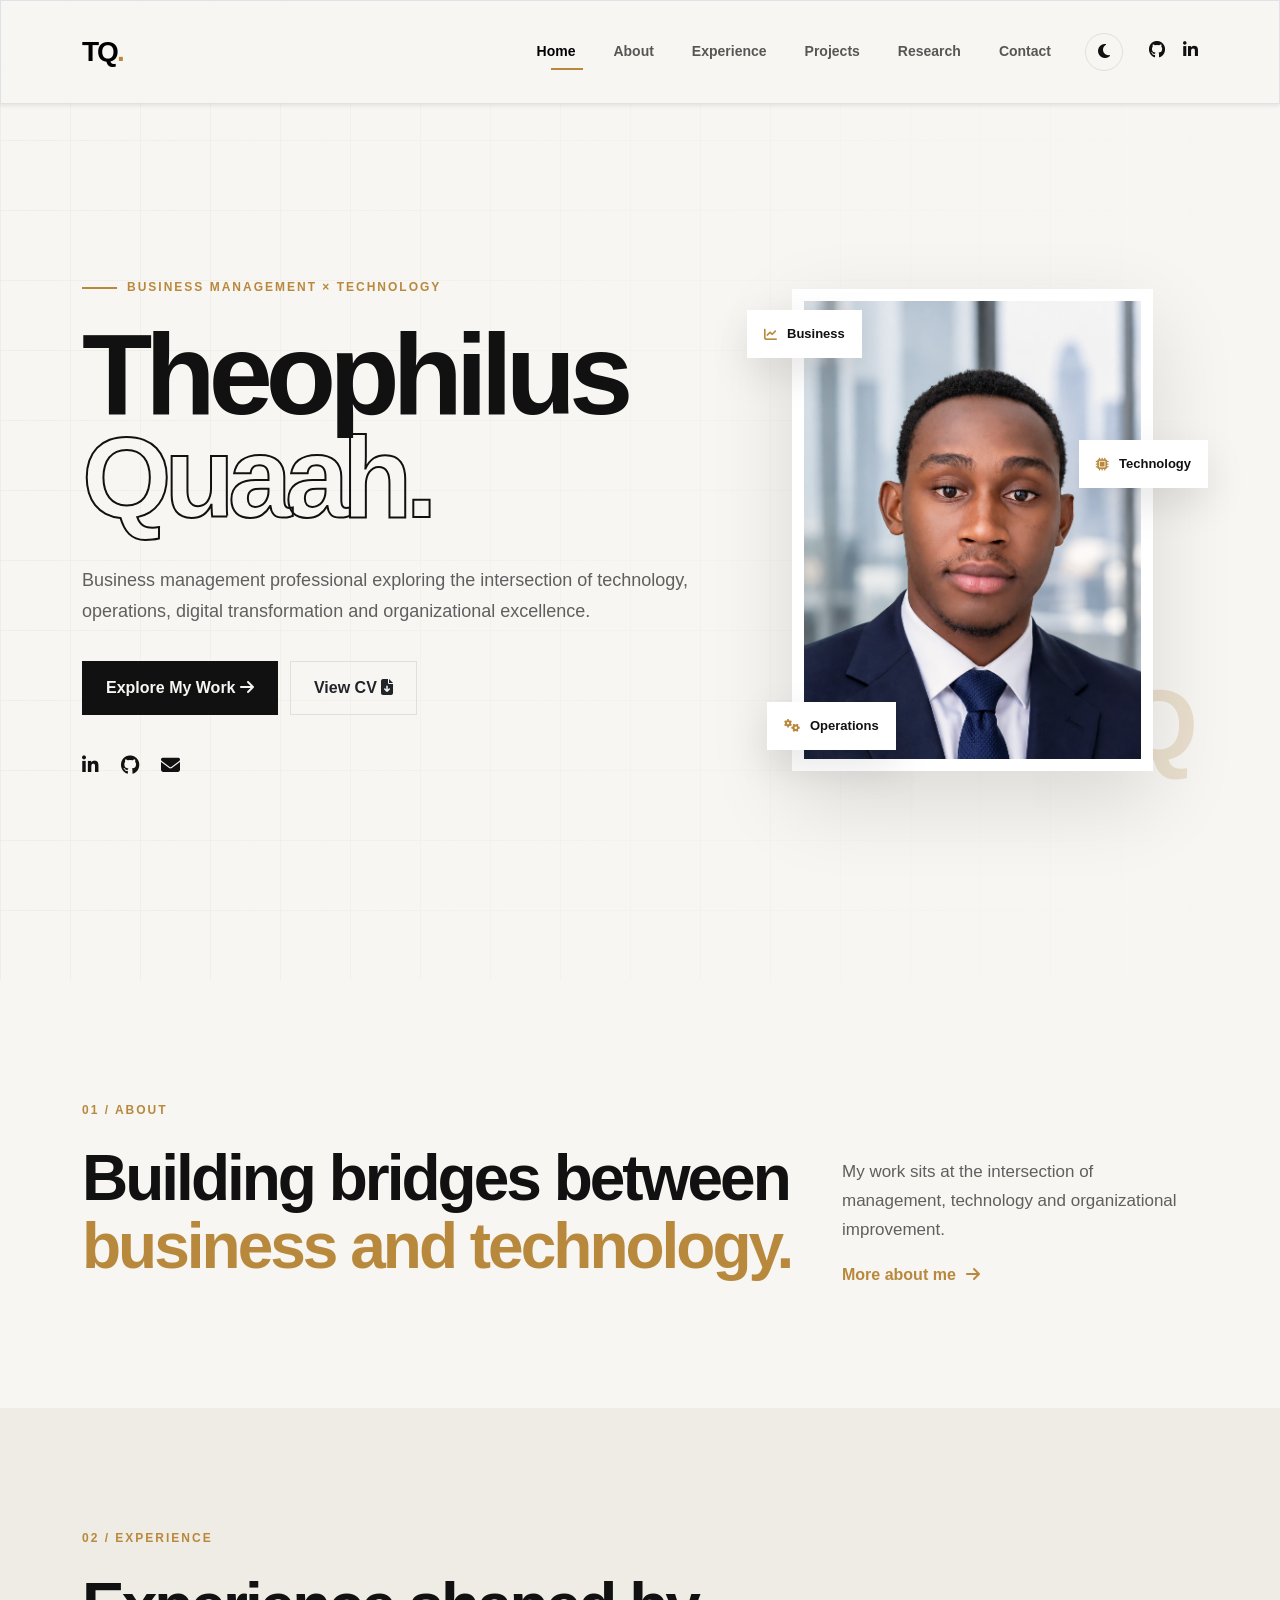
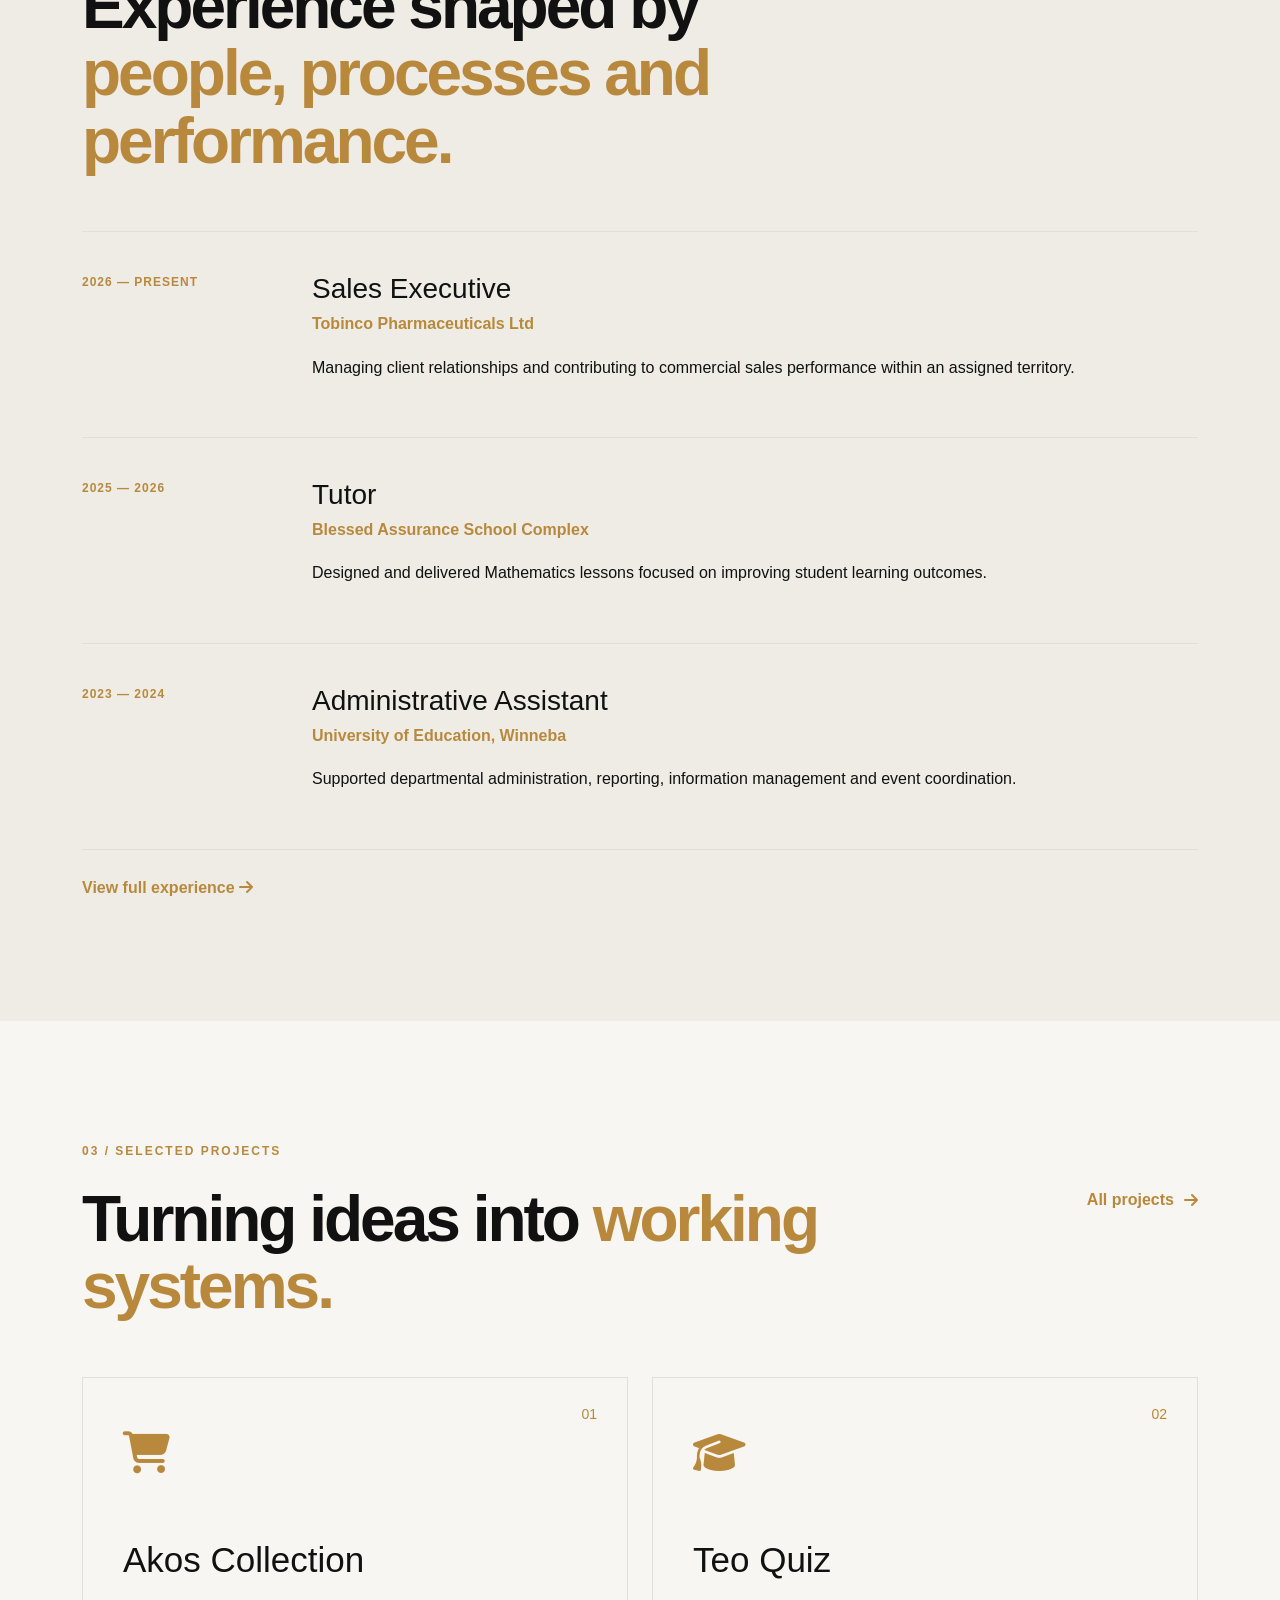
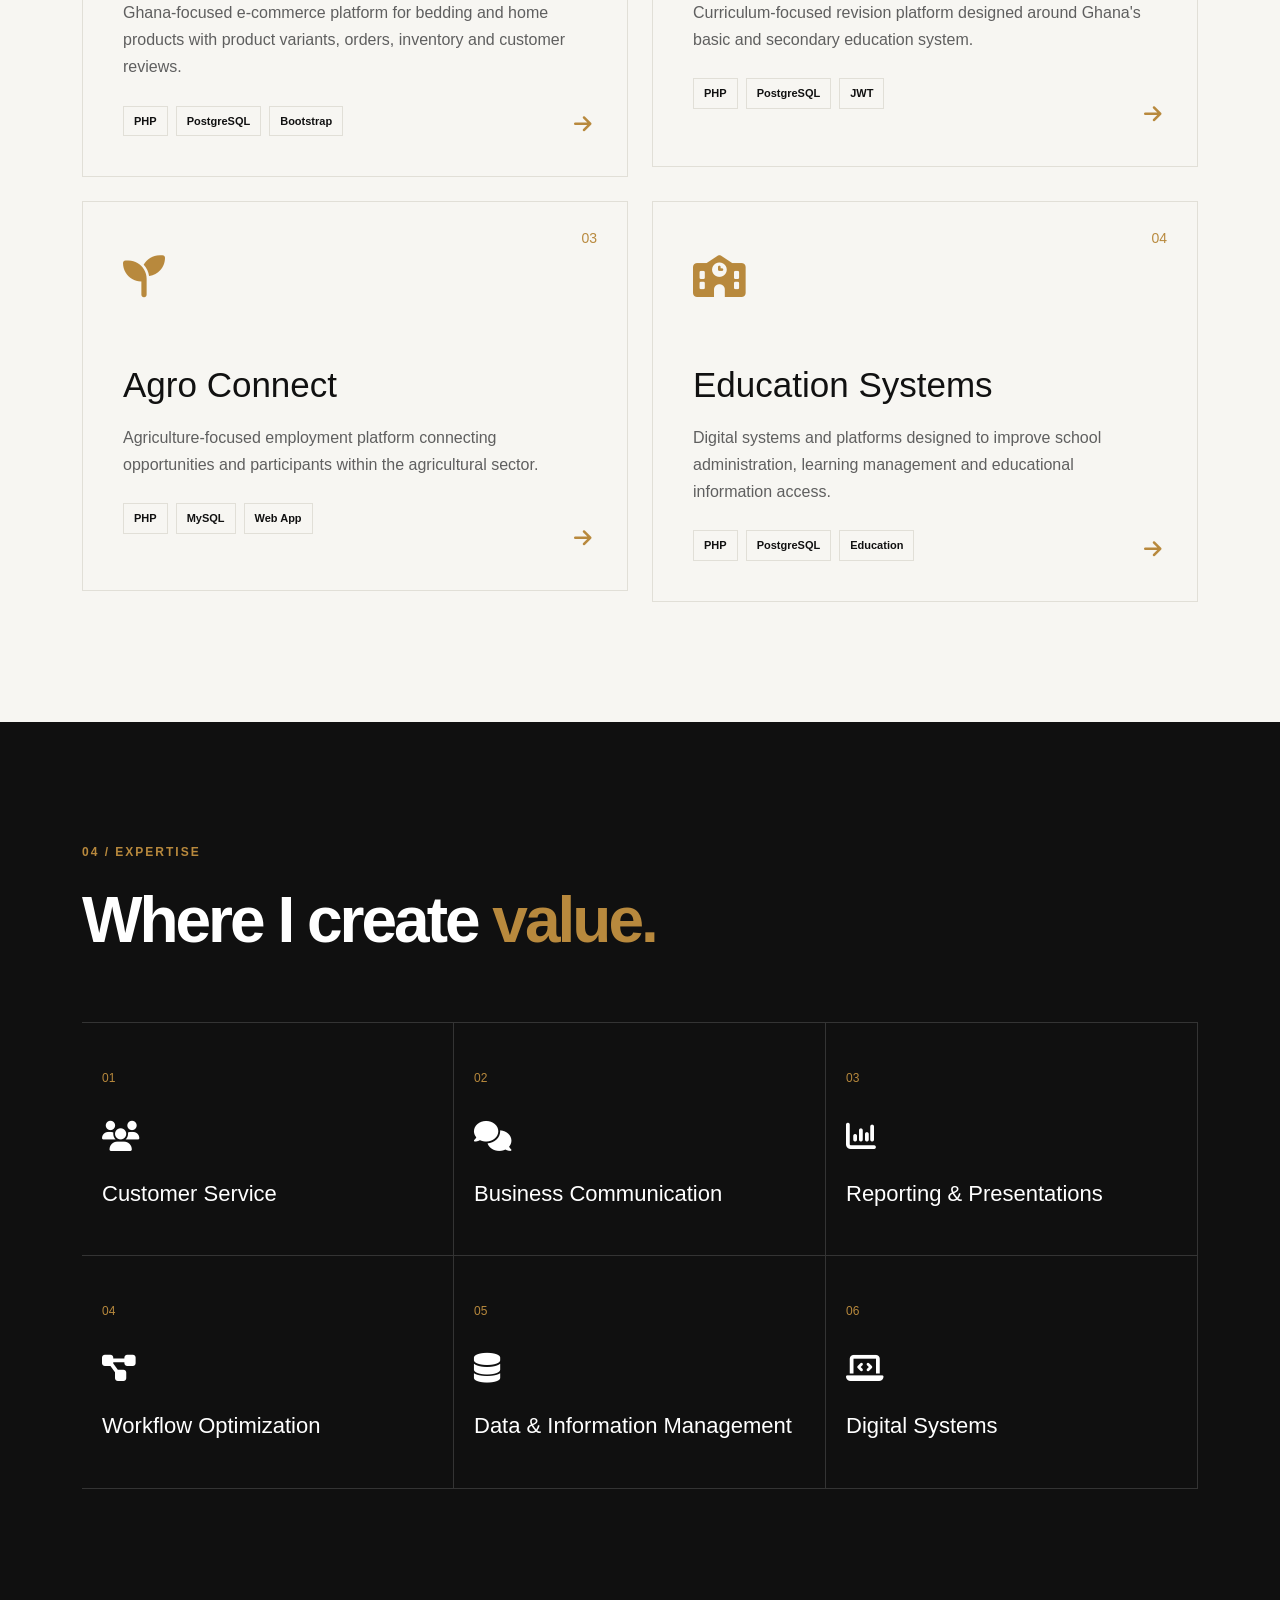
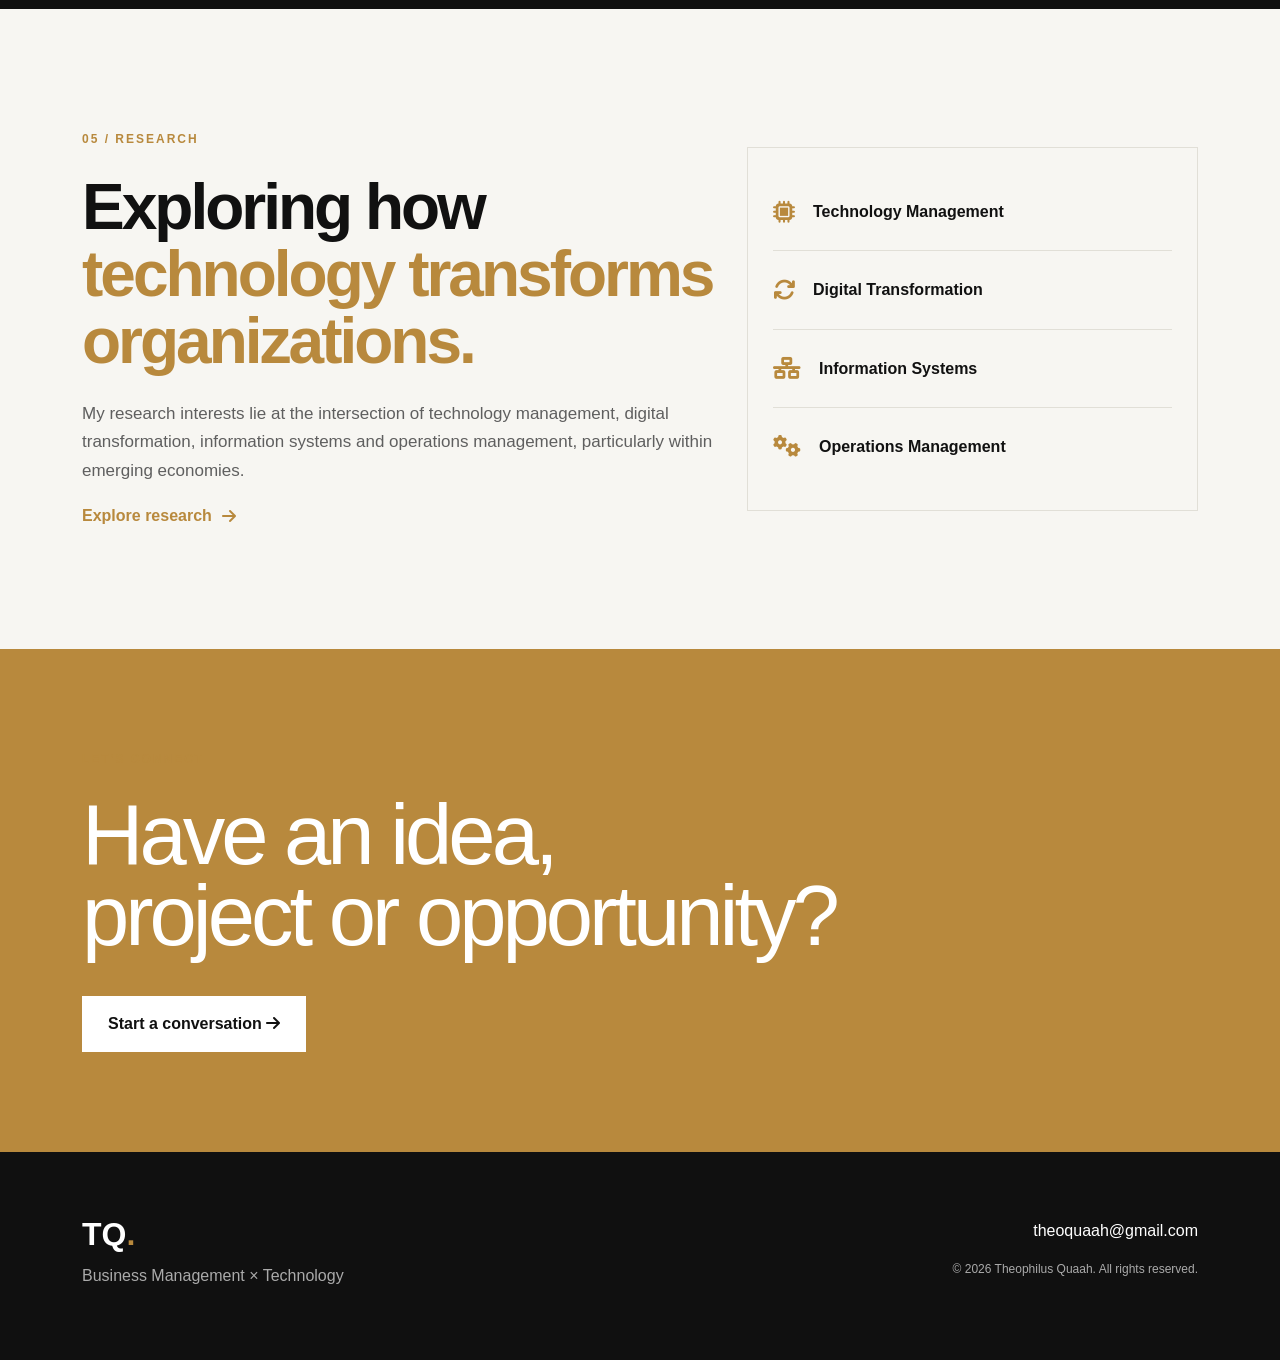
==== commit 3b13f949: "Fix navbar border class in index.html" ====
--- a/index.html
+++ b/index.html
@@ -33,7 +33,7 @@
 
 <!-- ================= NAVBAR ================= -->
 
-<nav class="navbar navbar-expand-lg fixed-top custom-navbar border-bottom shadow-sm">
+<nav class="navbar navbar-expand-lg fixed-top custom-navbar border border-bottom shadow-sm">
     <div class="container">
 
         <a class="navbar-brand brand-logo" href="index.html">
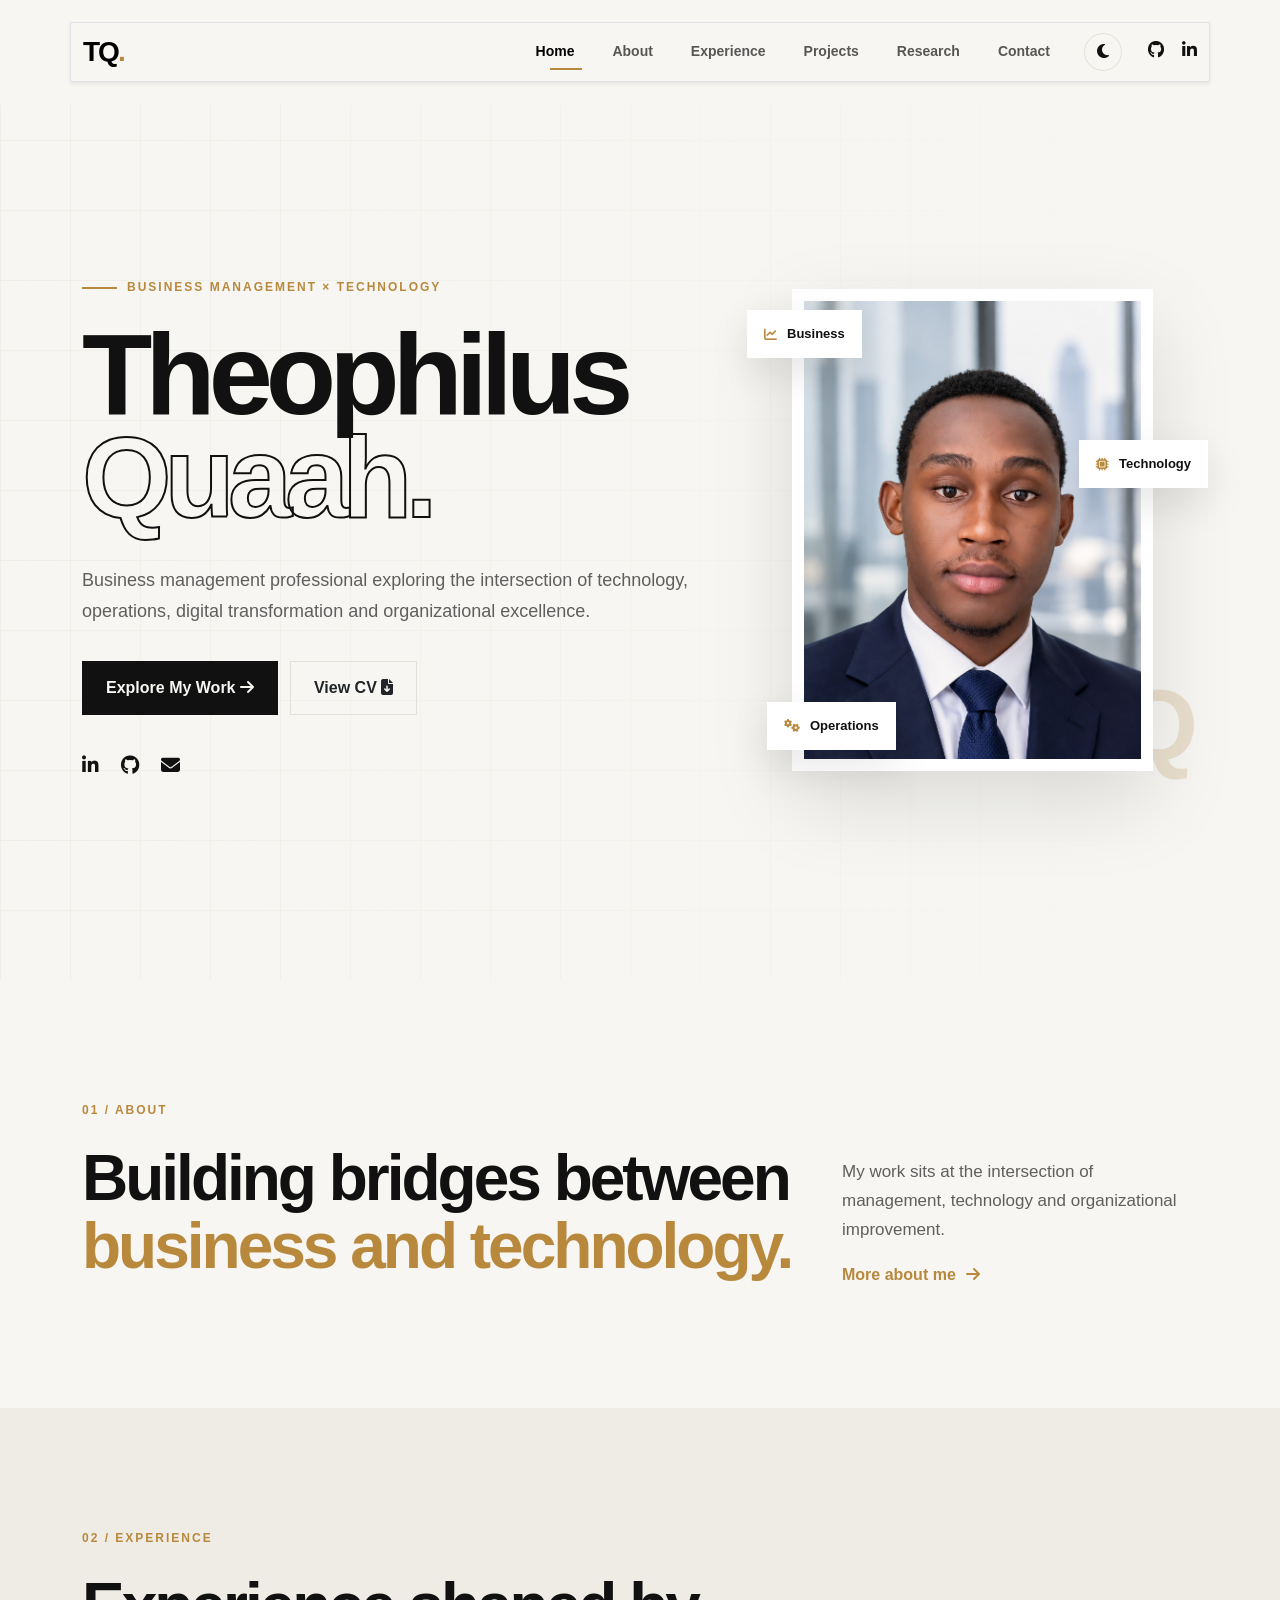
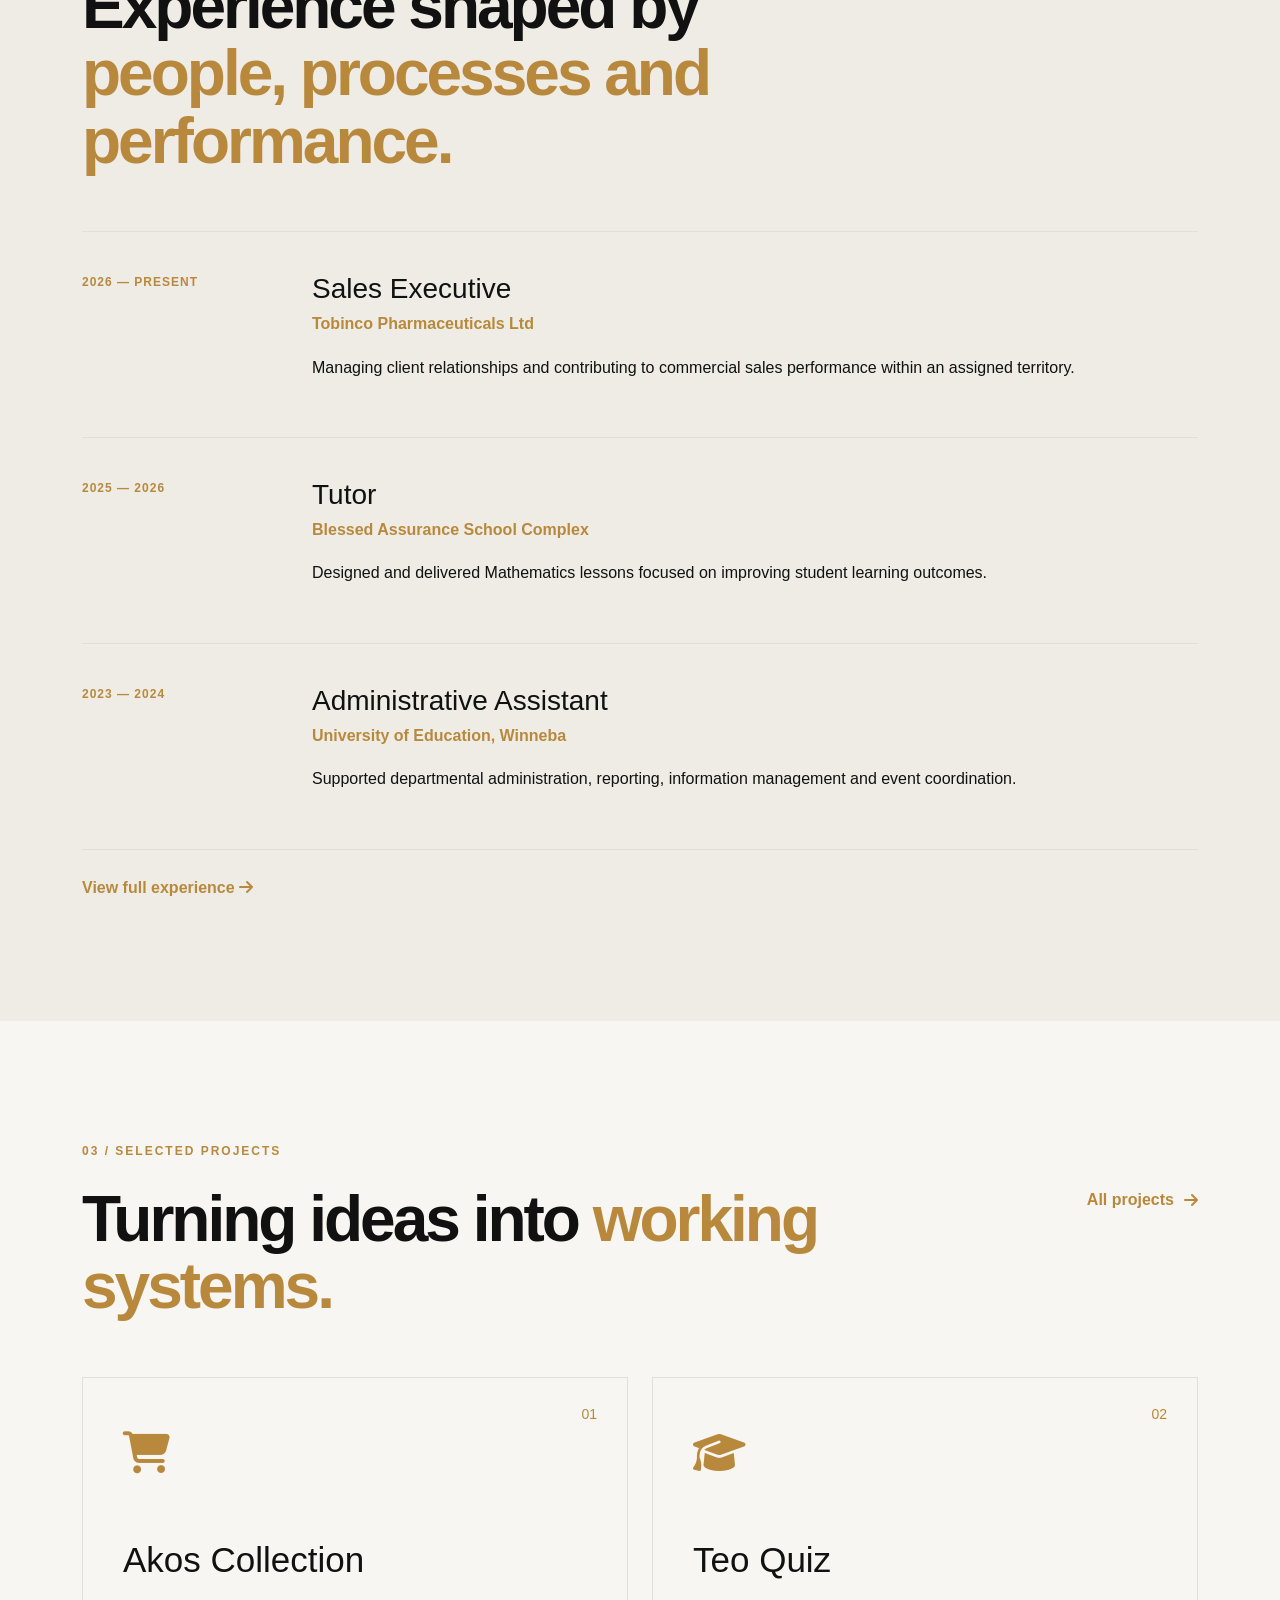
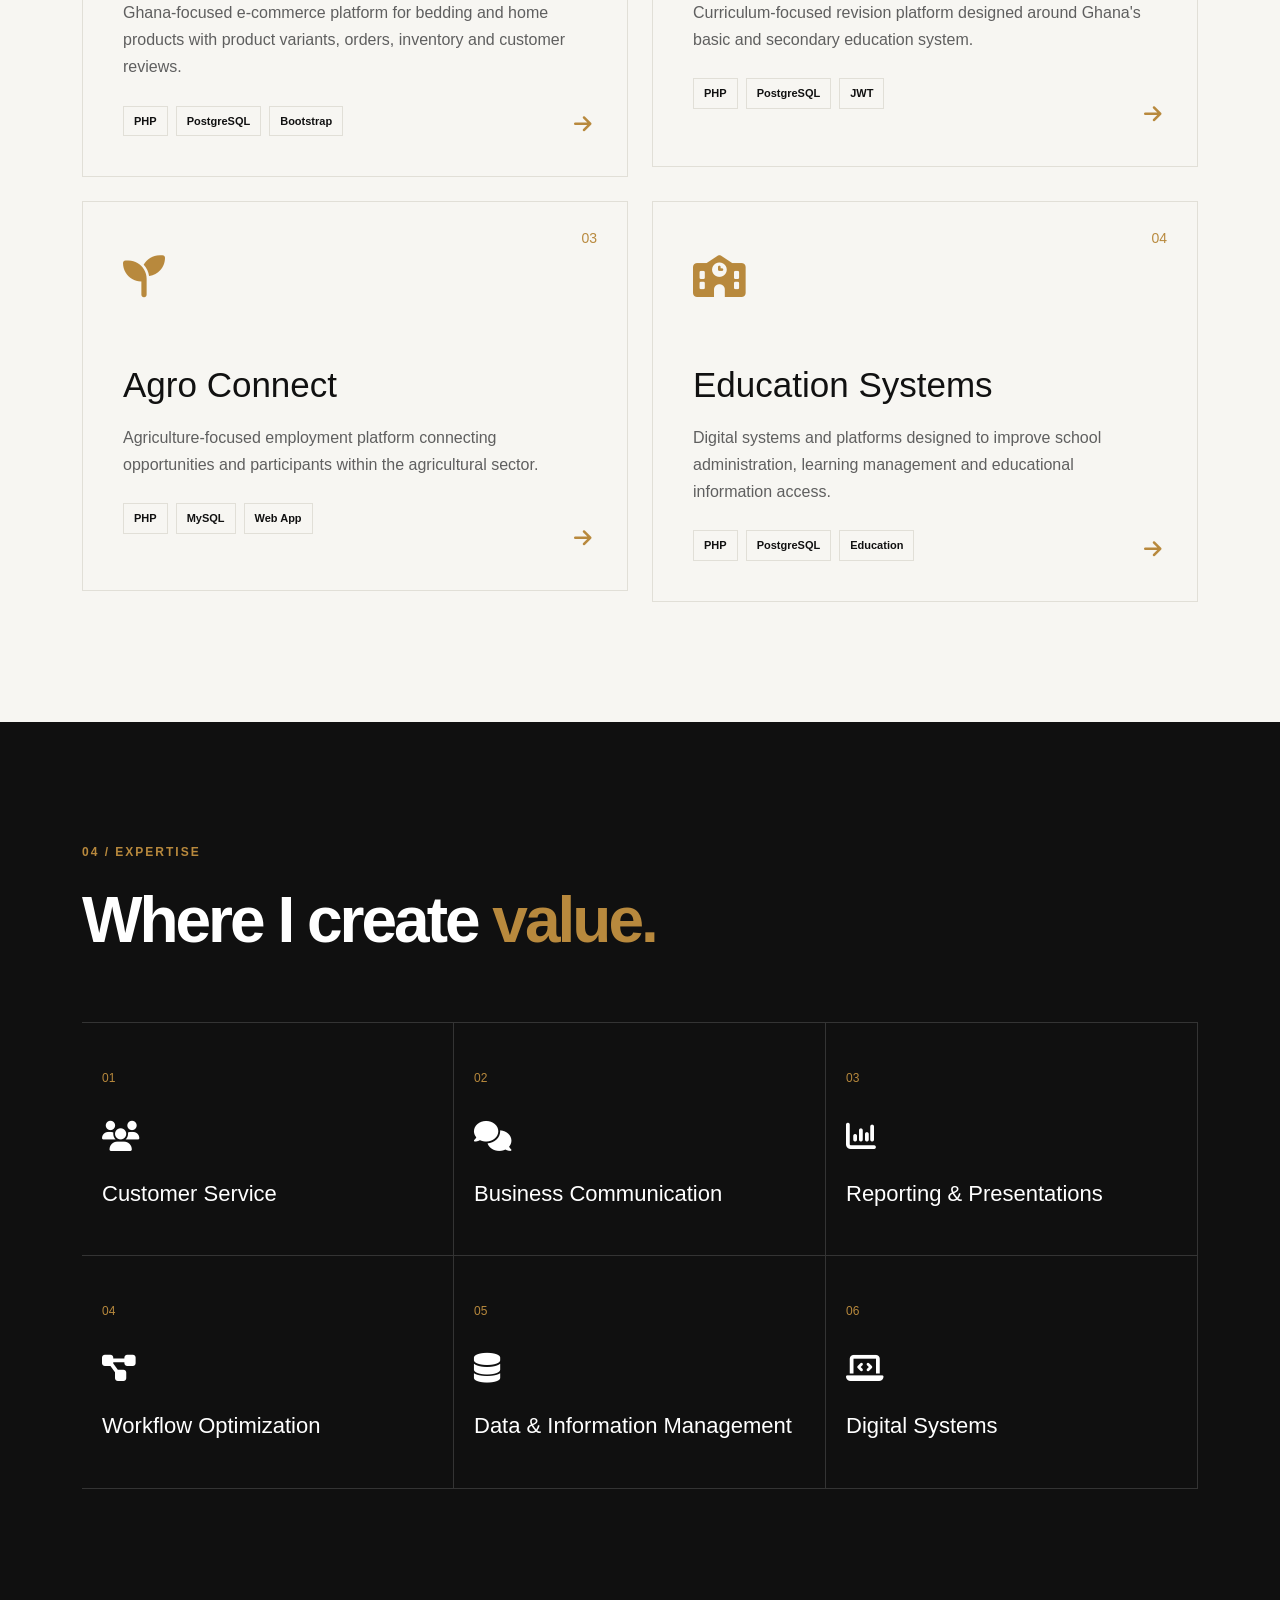
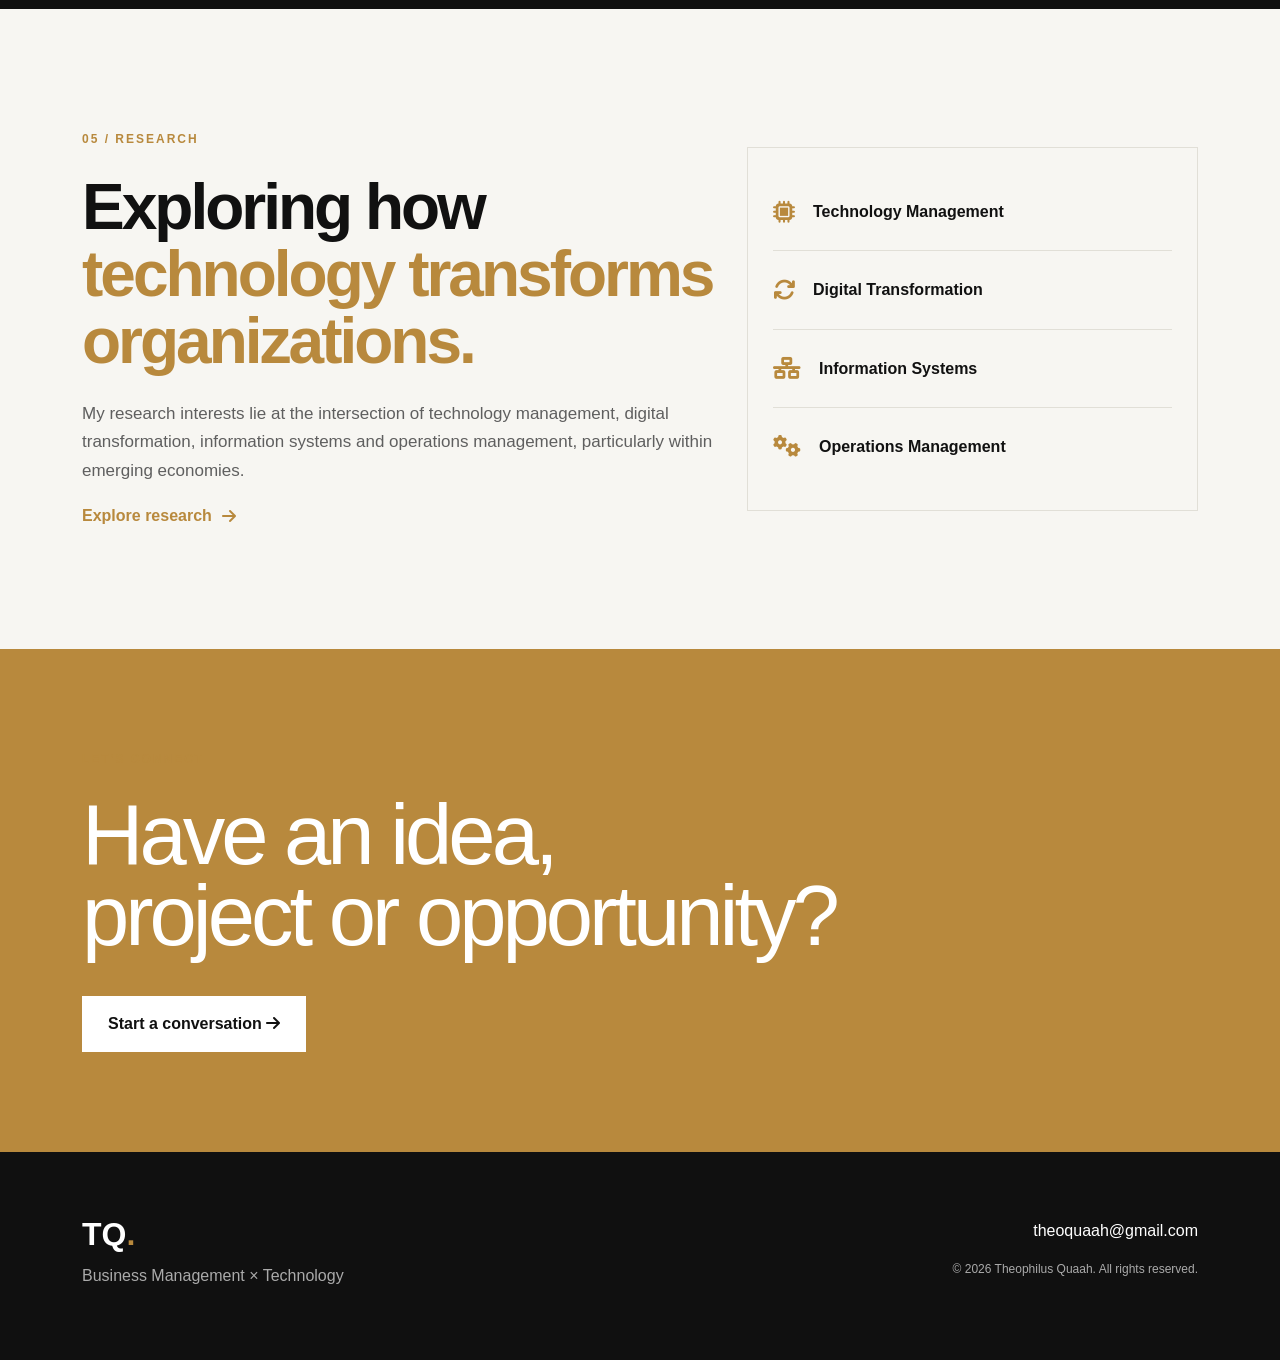
==== commit 4005a6f0: "Update index.html" ====
--- a/index.html
+++ b/index.html
@@ -33,8 +33,8 @@
 
 <!-- ================= NAVBAR ================= -->
 
-<nav class="navbar navbar-expand-lg fixed-top custom-navbar border border-bottom shadow-sm">
-    <div class="container">
+<nav class="navbar navbar-expand-lg fixed-top custom-navbar">
+    <div class="container border border-bottom shadow-sm">
 
         <a class="navbar-brand brand-logo" href="index.html">
             TQ<span>.</span>
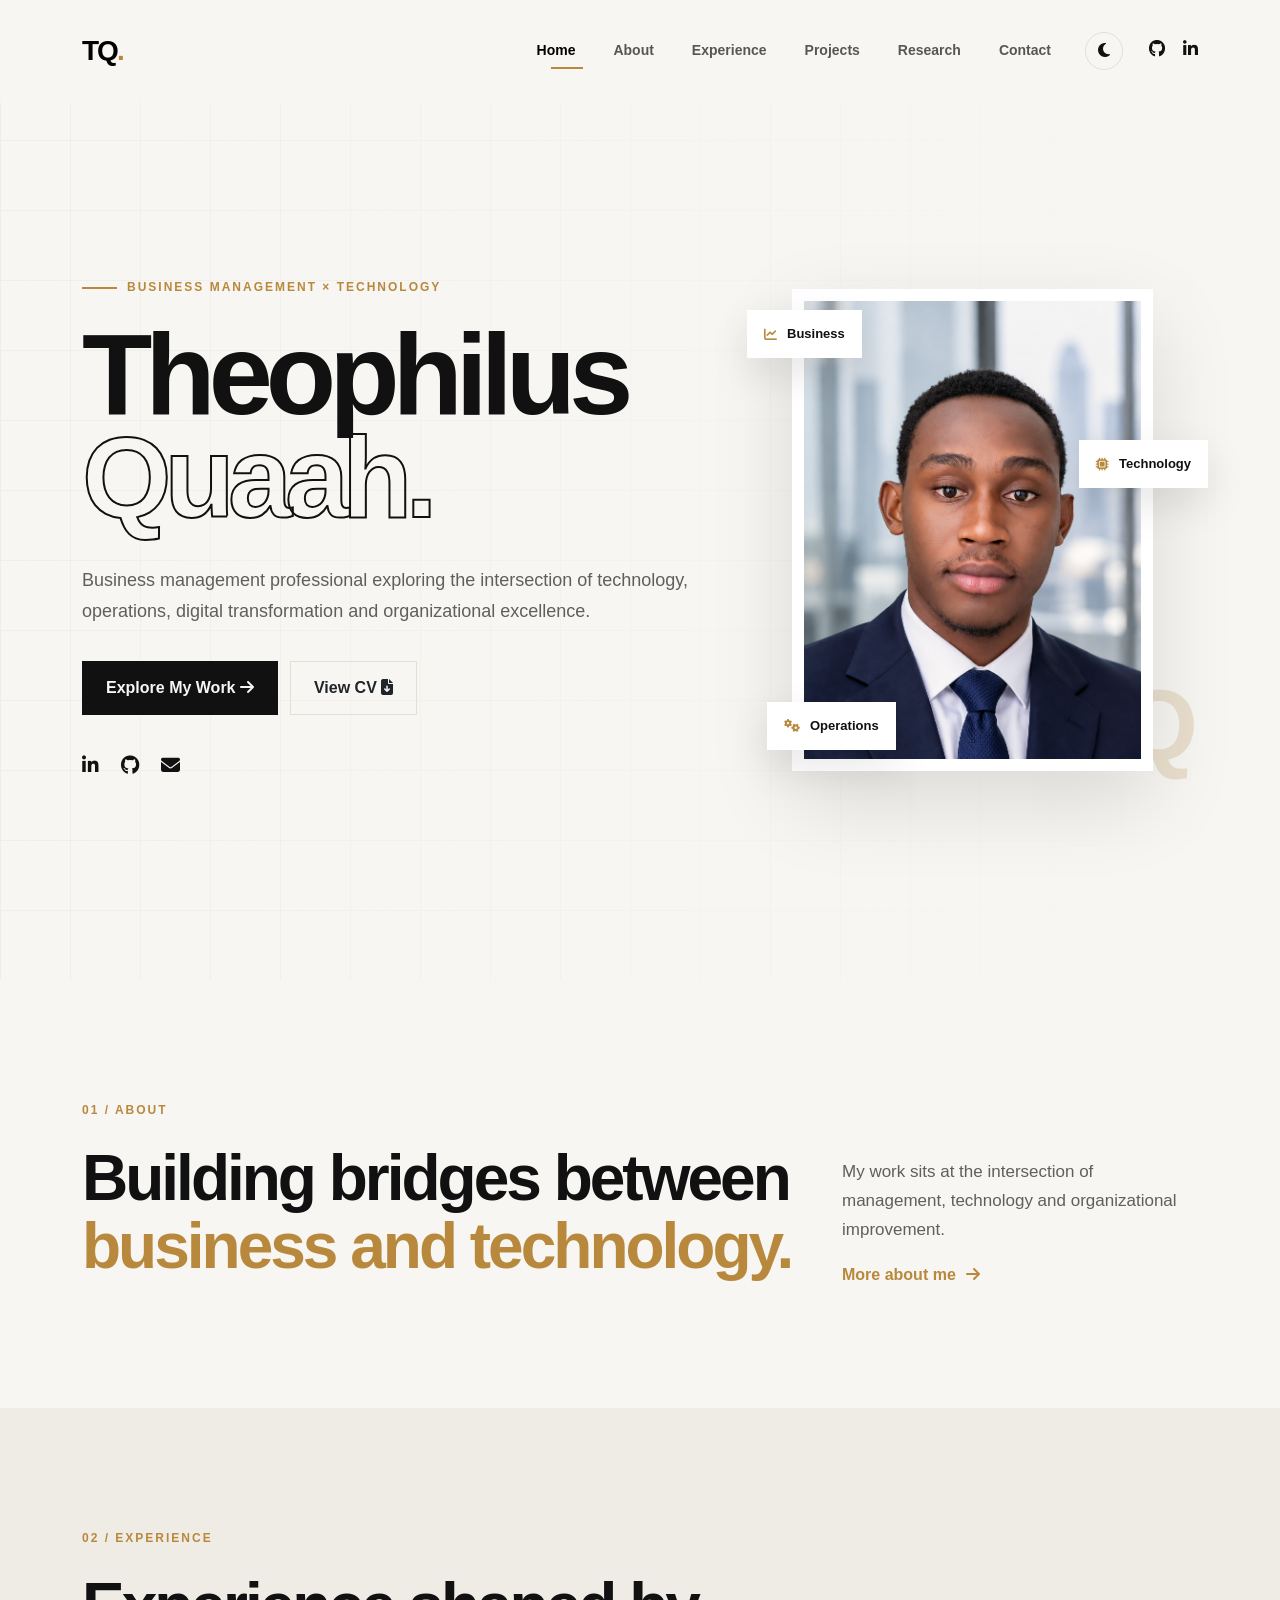
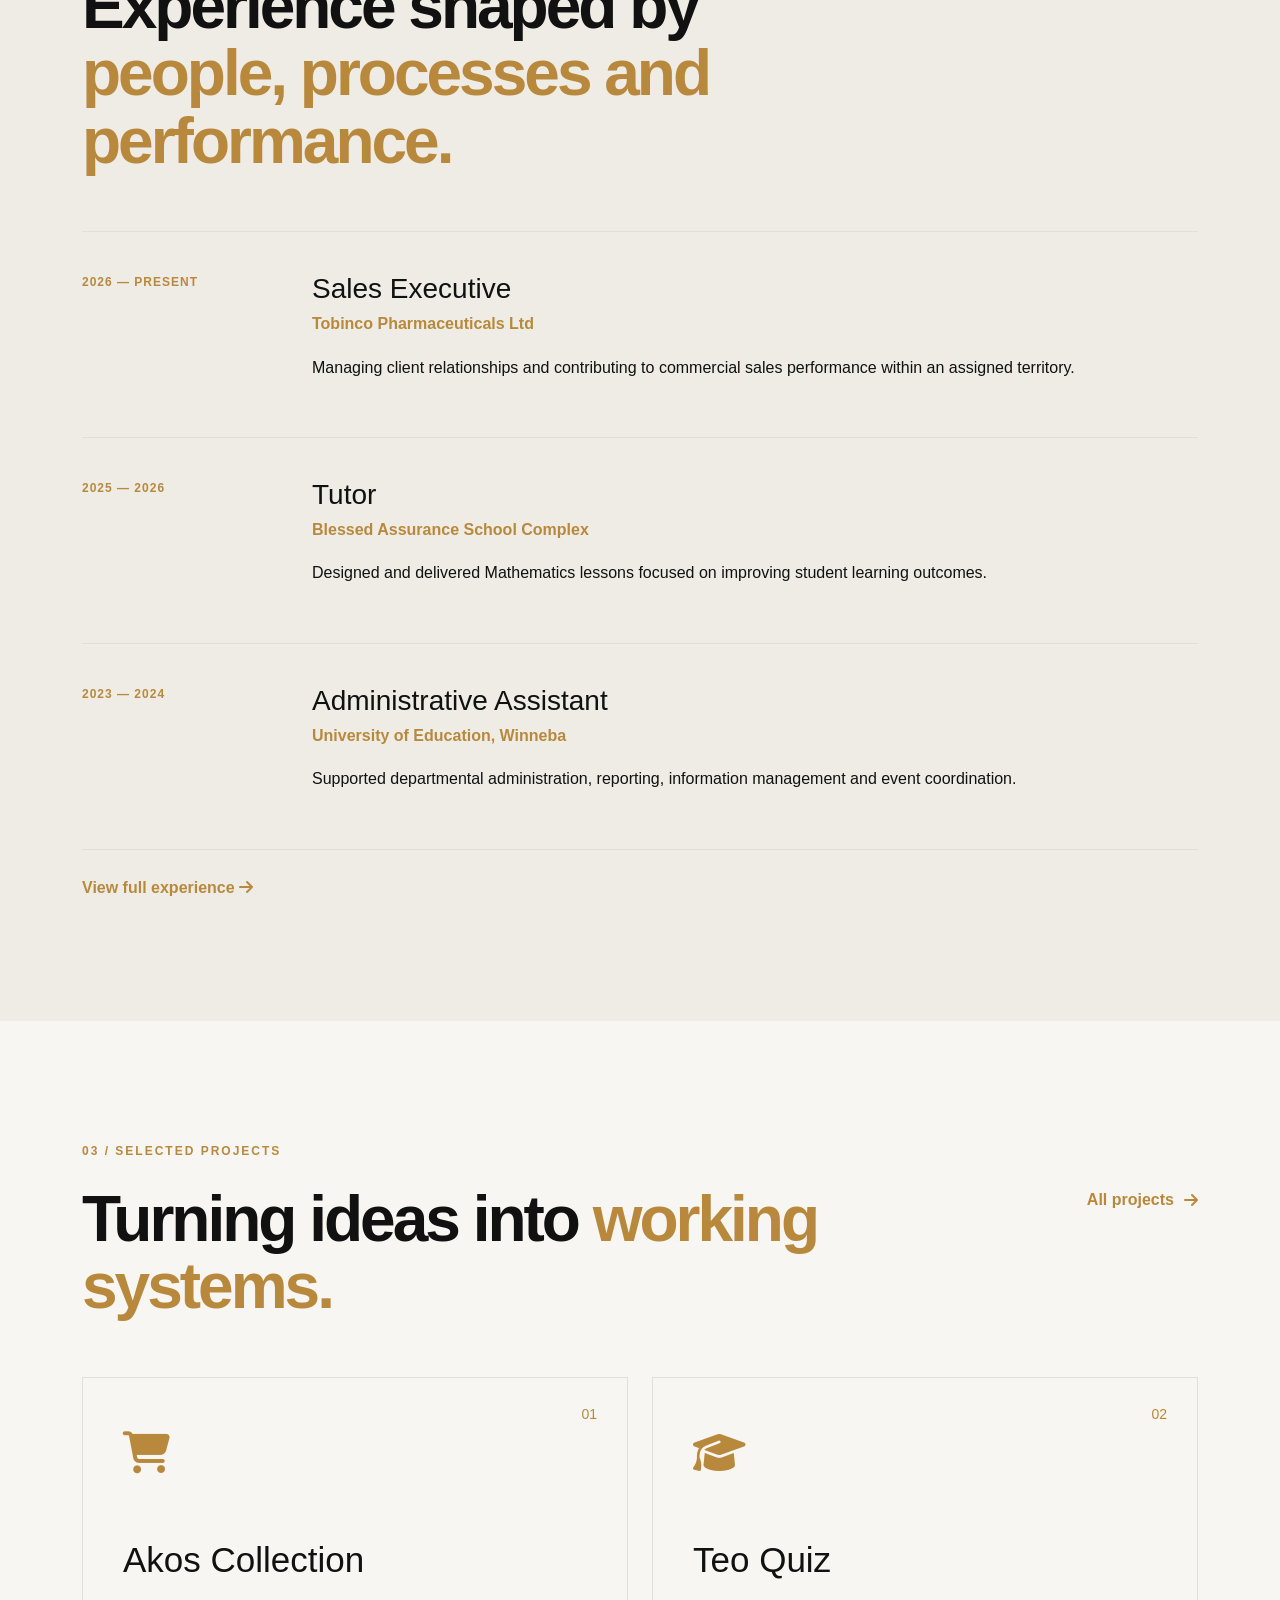
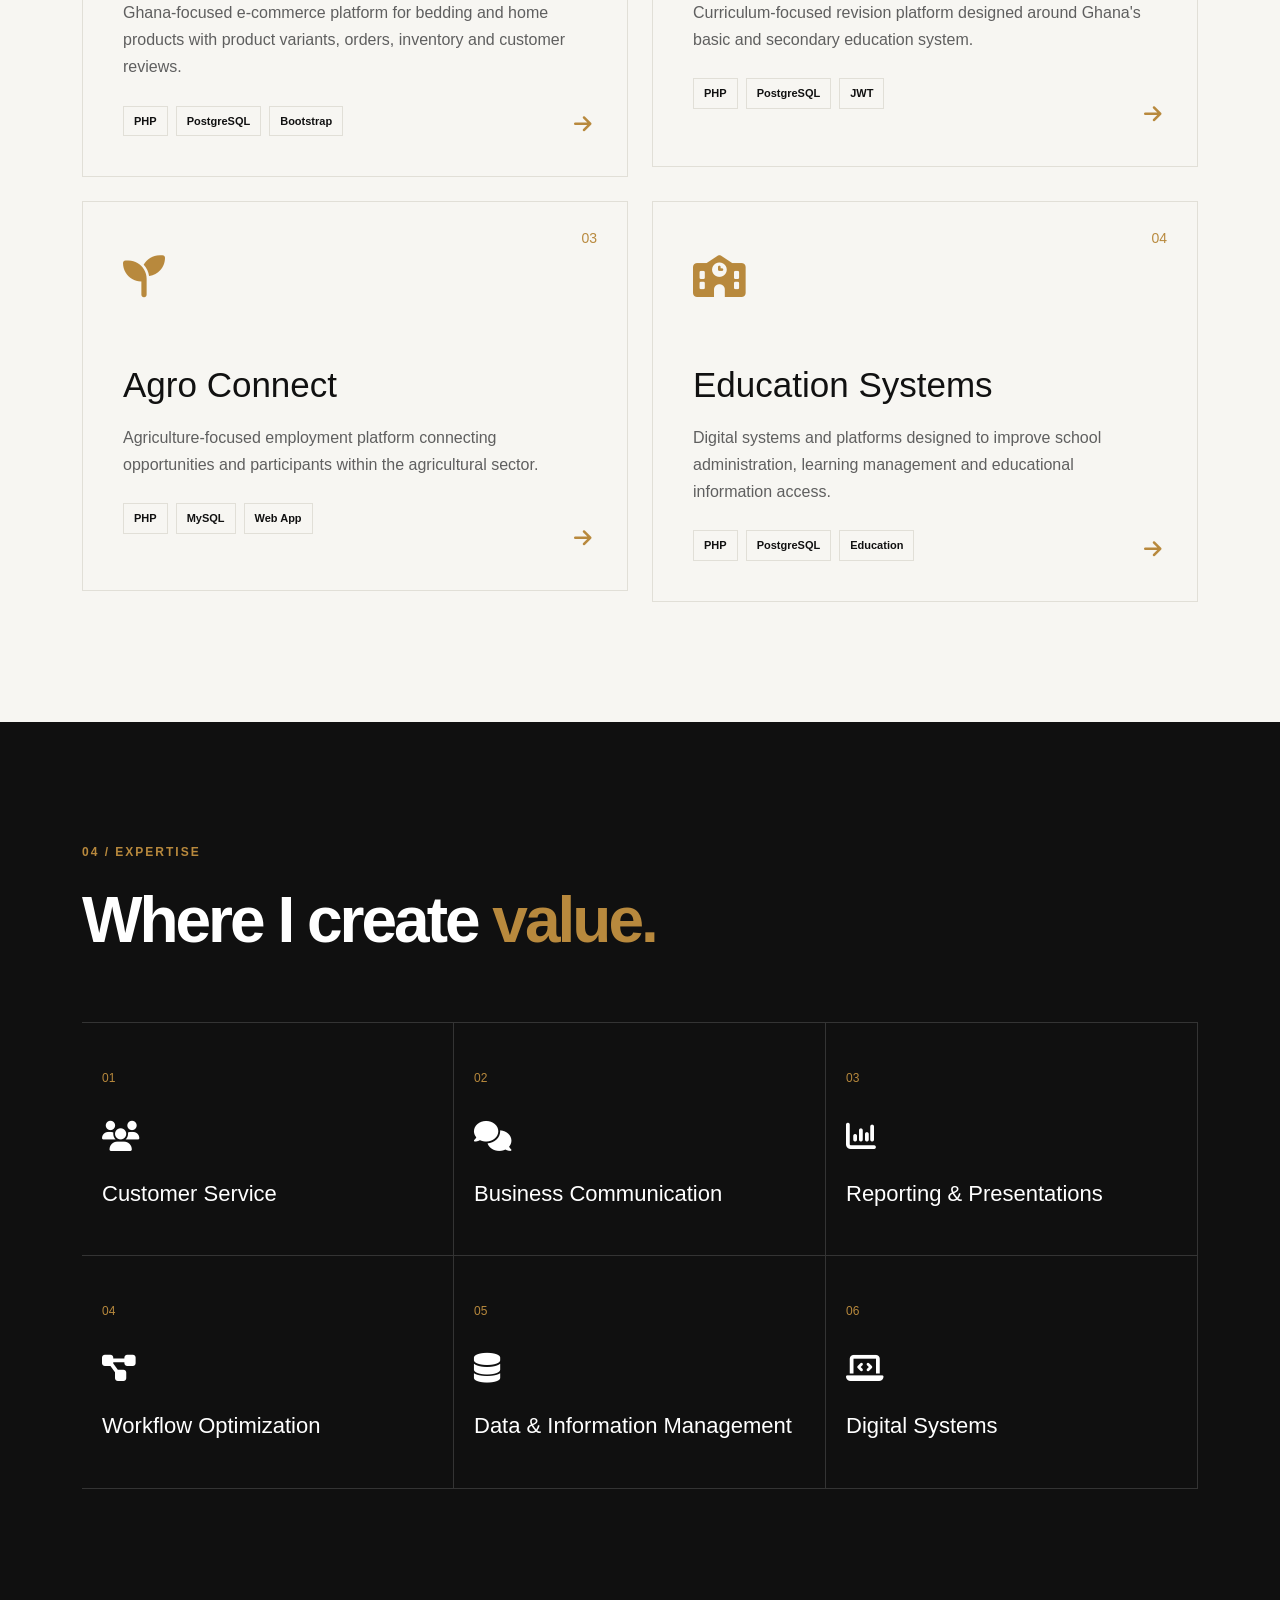
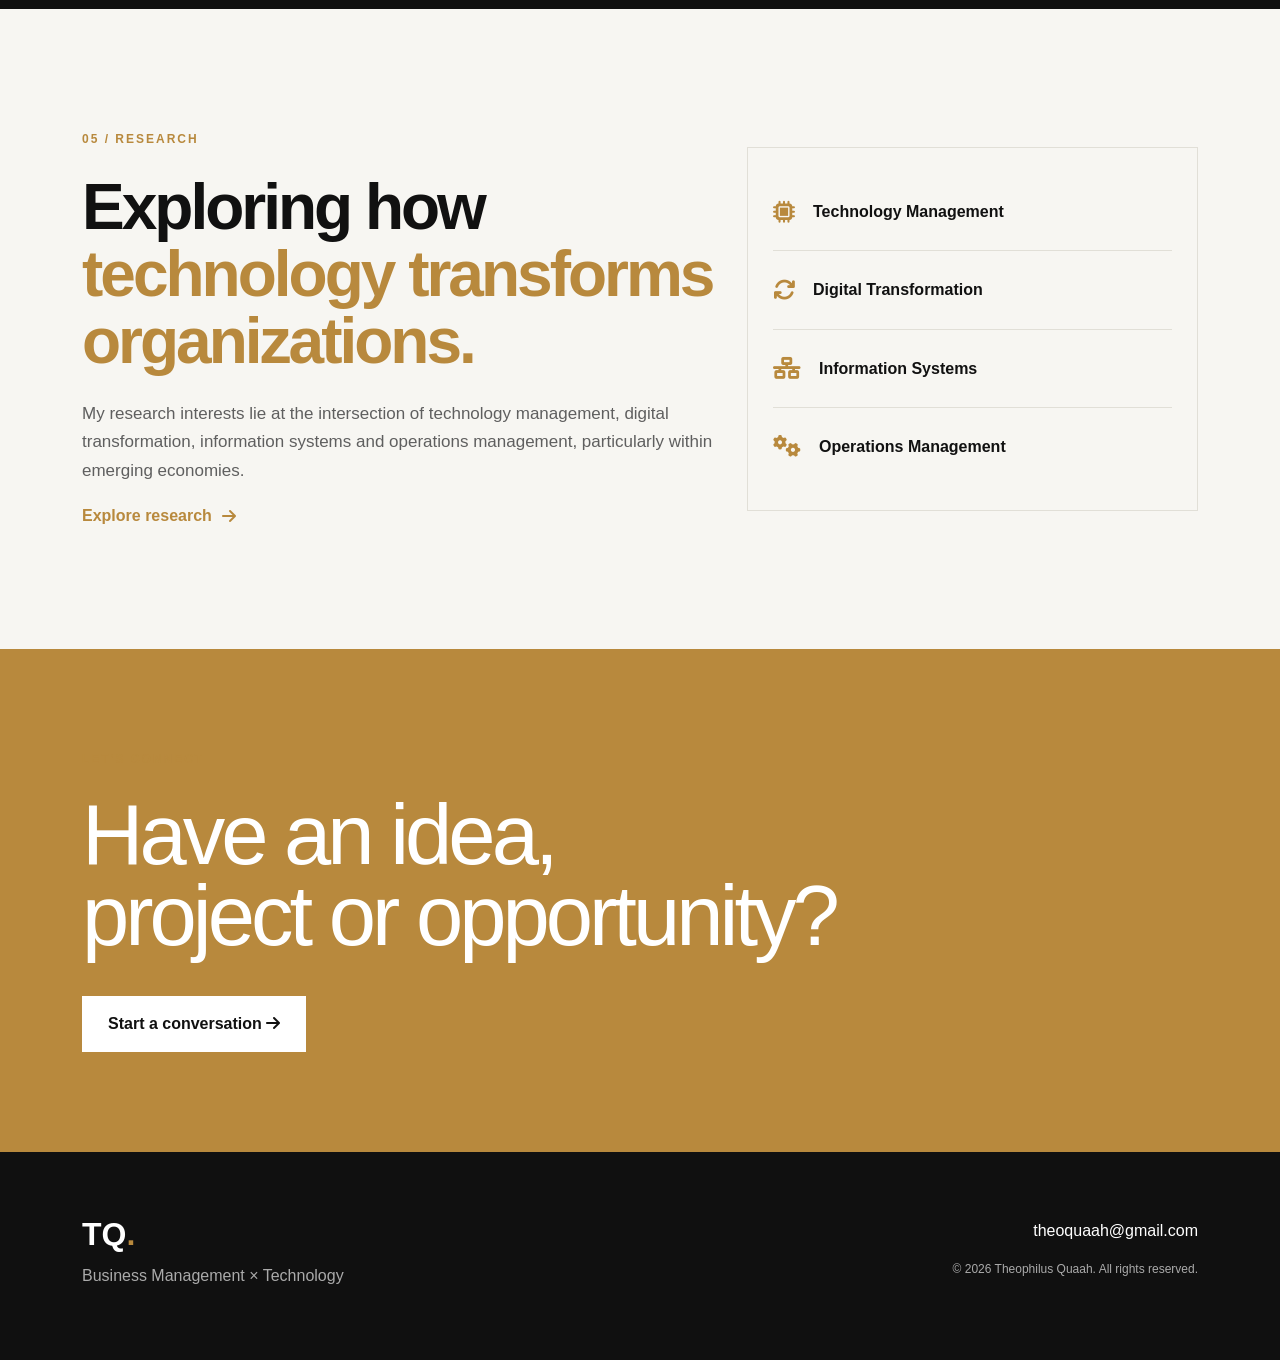
==== commit f840fb14: "Remove border and shadow from navbar container" ====
--- a/index.html
+++ b/index.html
@@ -34,7 +34,7 @@
 <!-- ================= NAVBAR ================= -->
 
 <nav class="navbar navbar-expand-lg fixed-top custom-navbar">
-    <div class="container border border-bottom shadow-sm">
+    <div class="container">
 
         <a class="navbar-brand brand-logo" href="index.html">
             TQ<span>.</span>
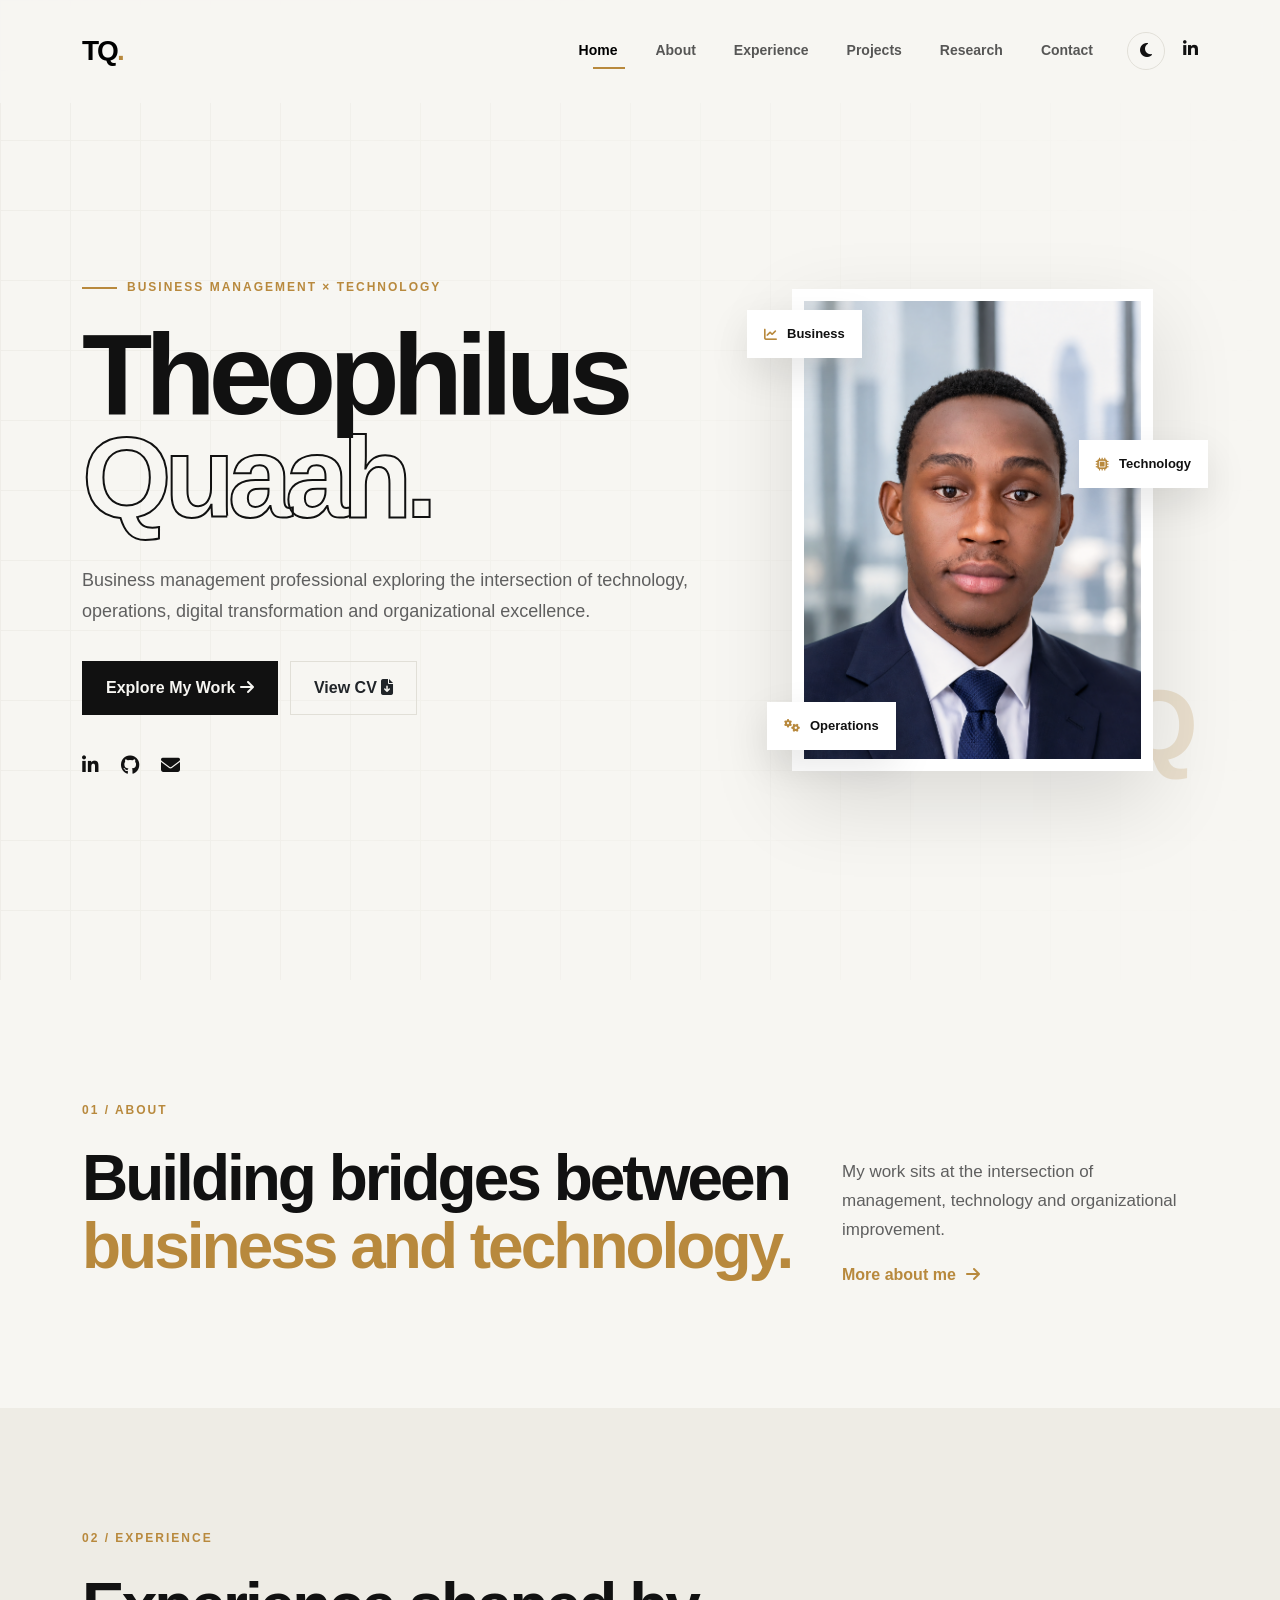
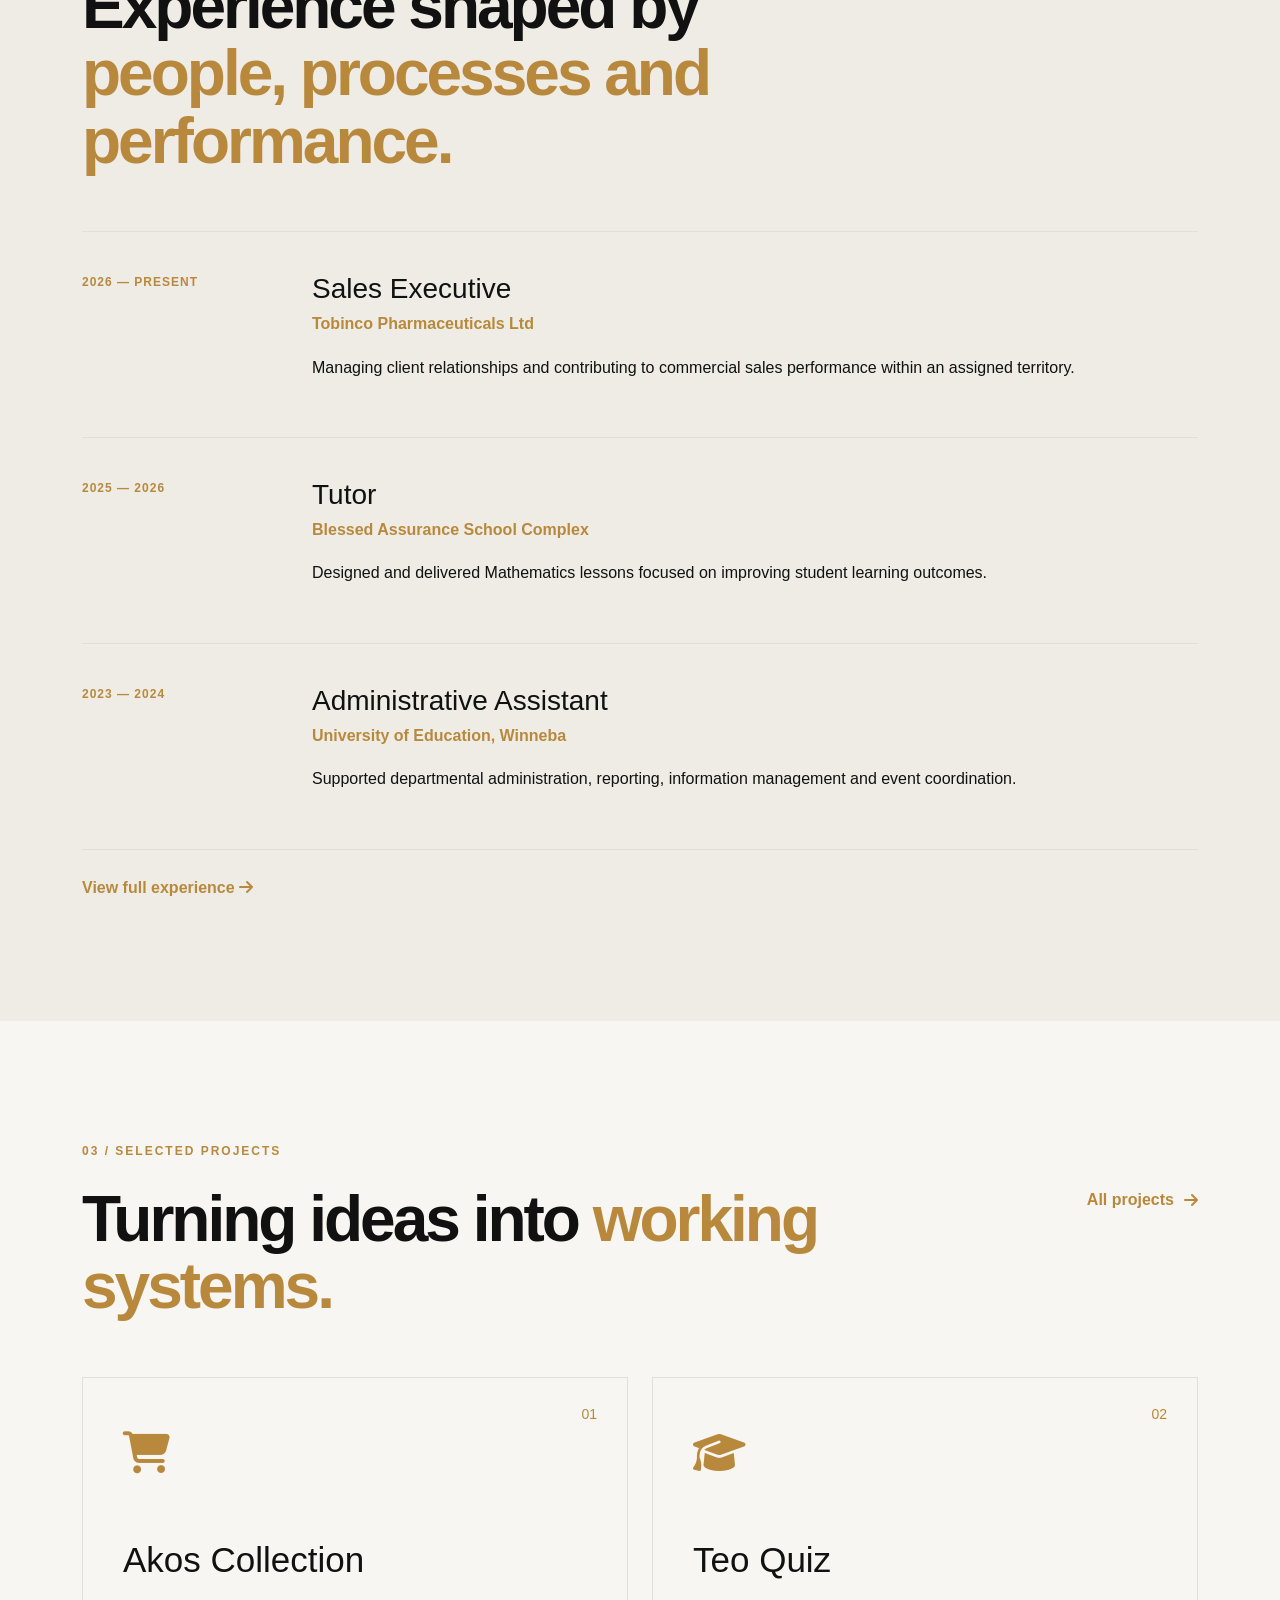
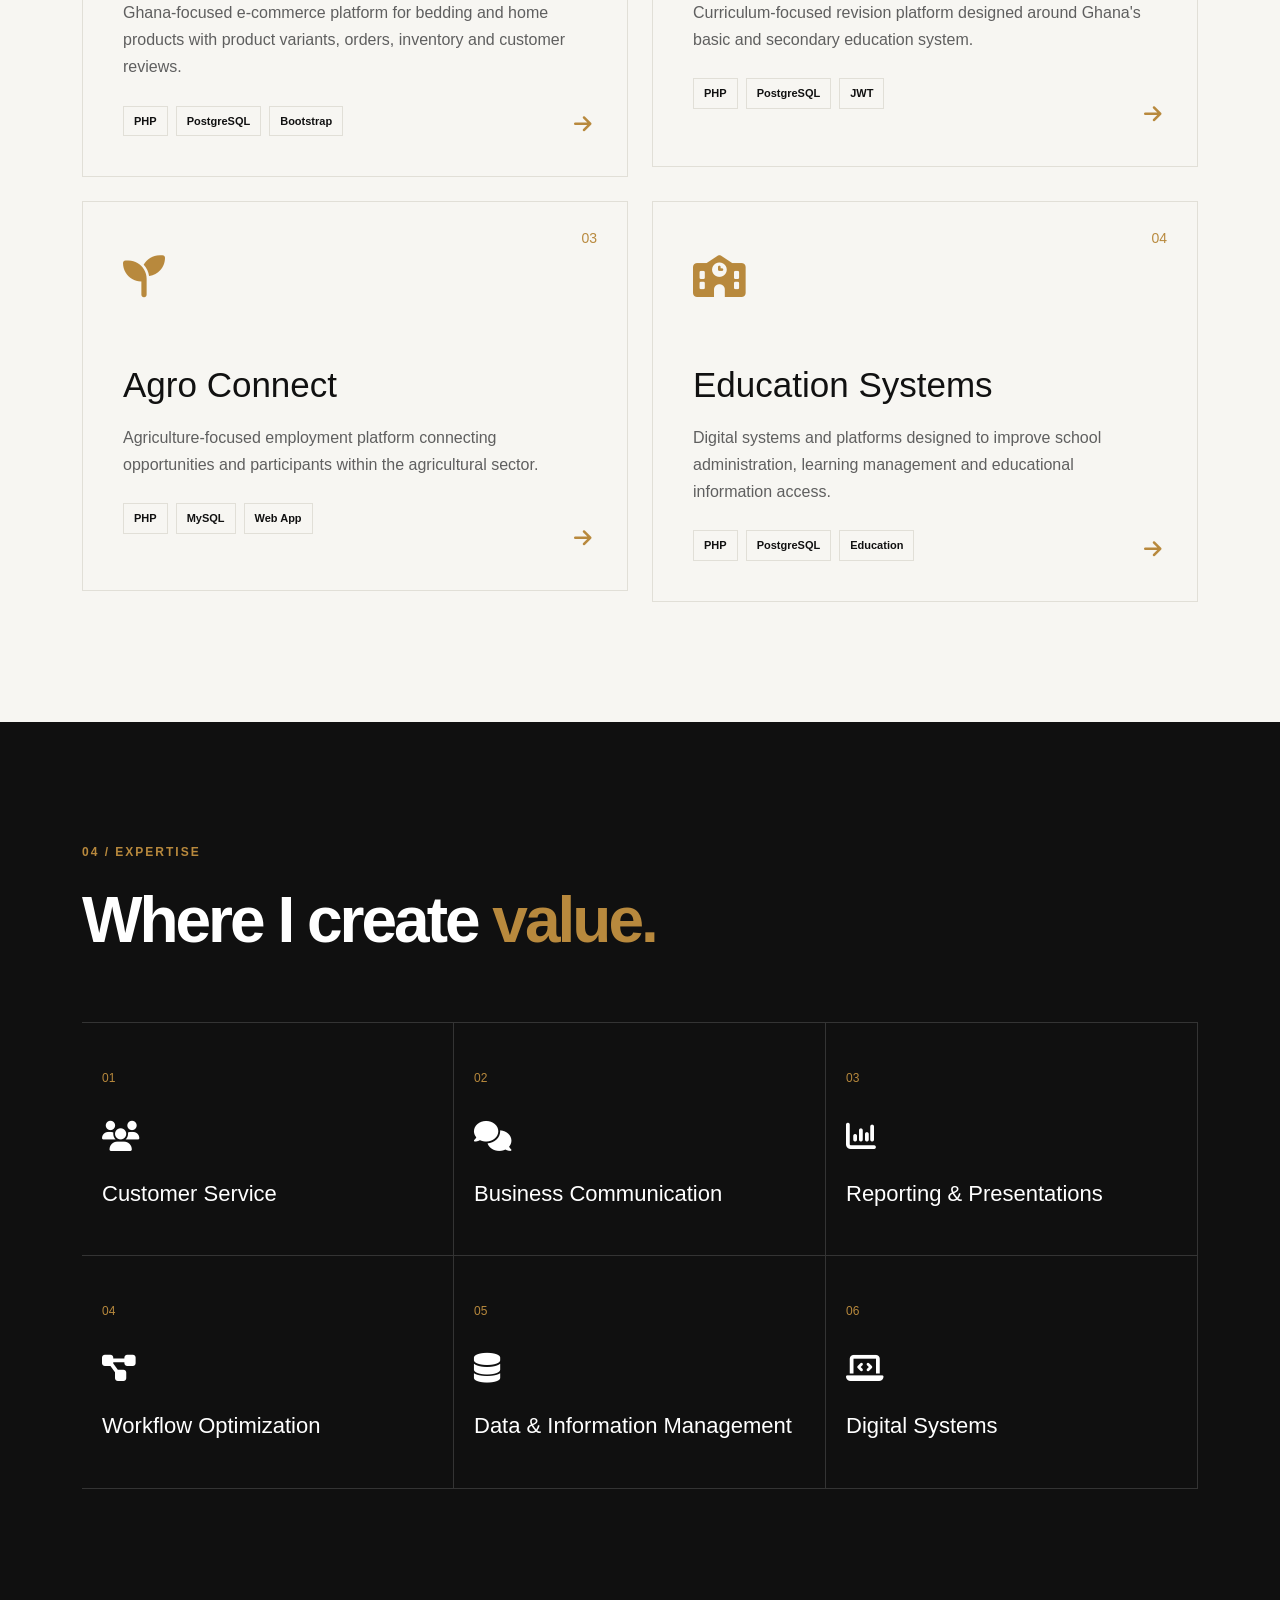
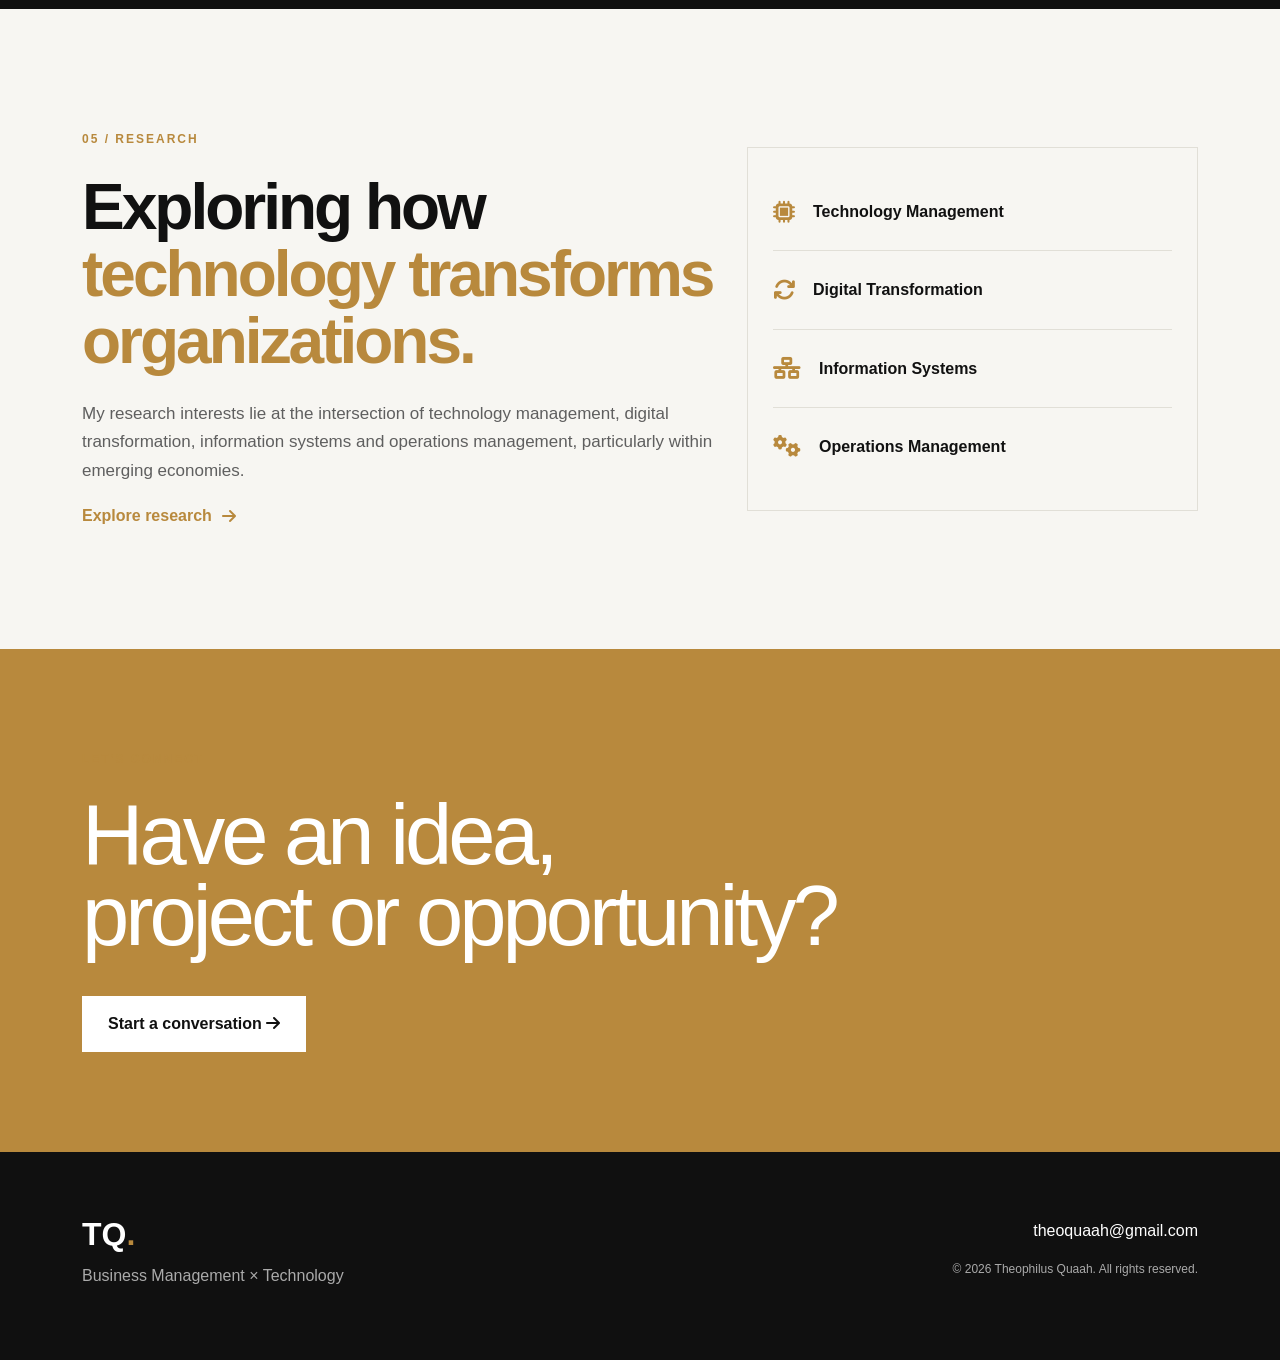
==== commit dad8fcbb: "Remove GitHub link from navigation Removed GitHub link from navigation items." ====
--- a/index.html
+++ b/index.html
@@ -85,15 +85,6 @@
                     </button>
                 </li>
 
-                <li class="nav-item ms-lg-2">
-                    <a
-                        href="https://github.com/"
-                        target="_blank"
-                        class="nav-social">
-                        <i class="fab fa-github"></i>
-                    </a>
-                </li>
-
                 <li class="nav-item">
                     <a
                         href="https://linkedin.com/in/theoquaah"
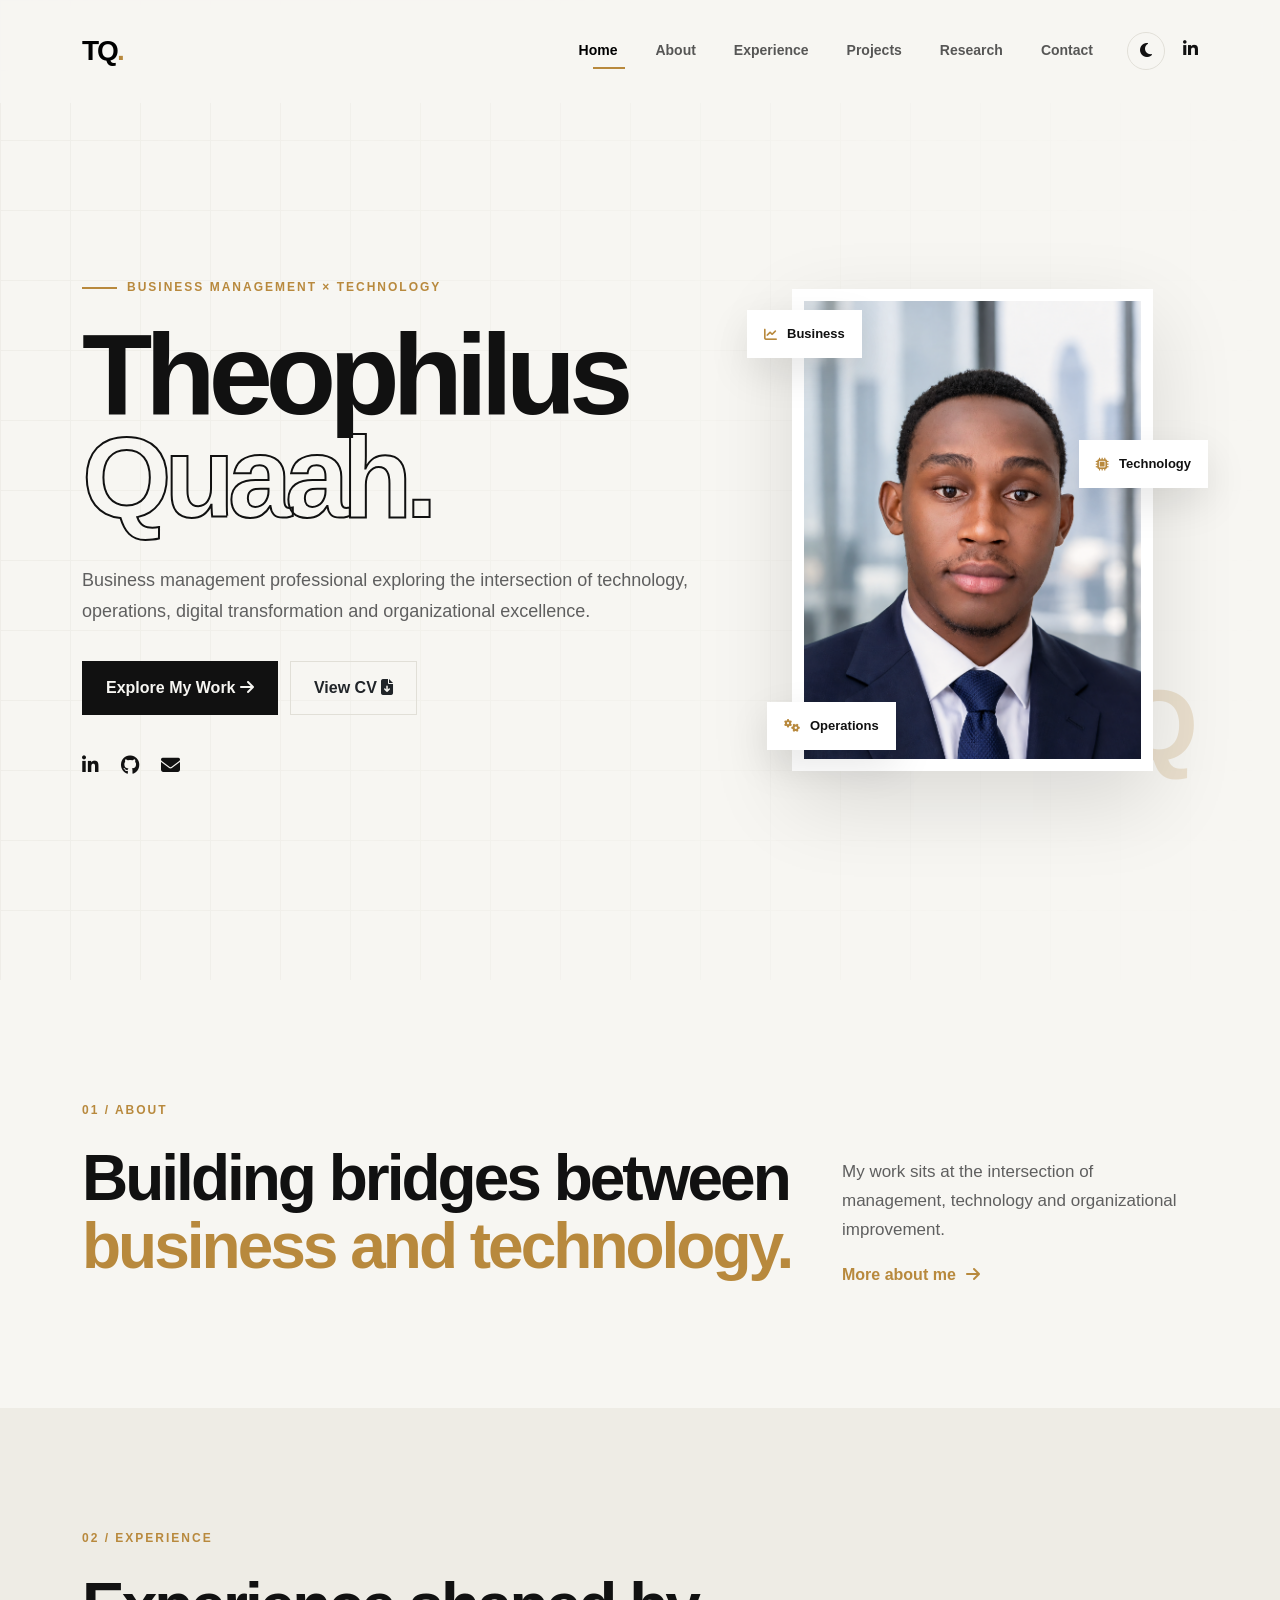
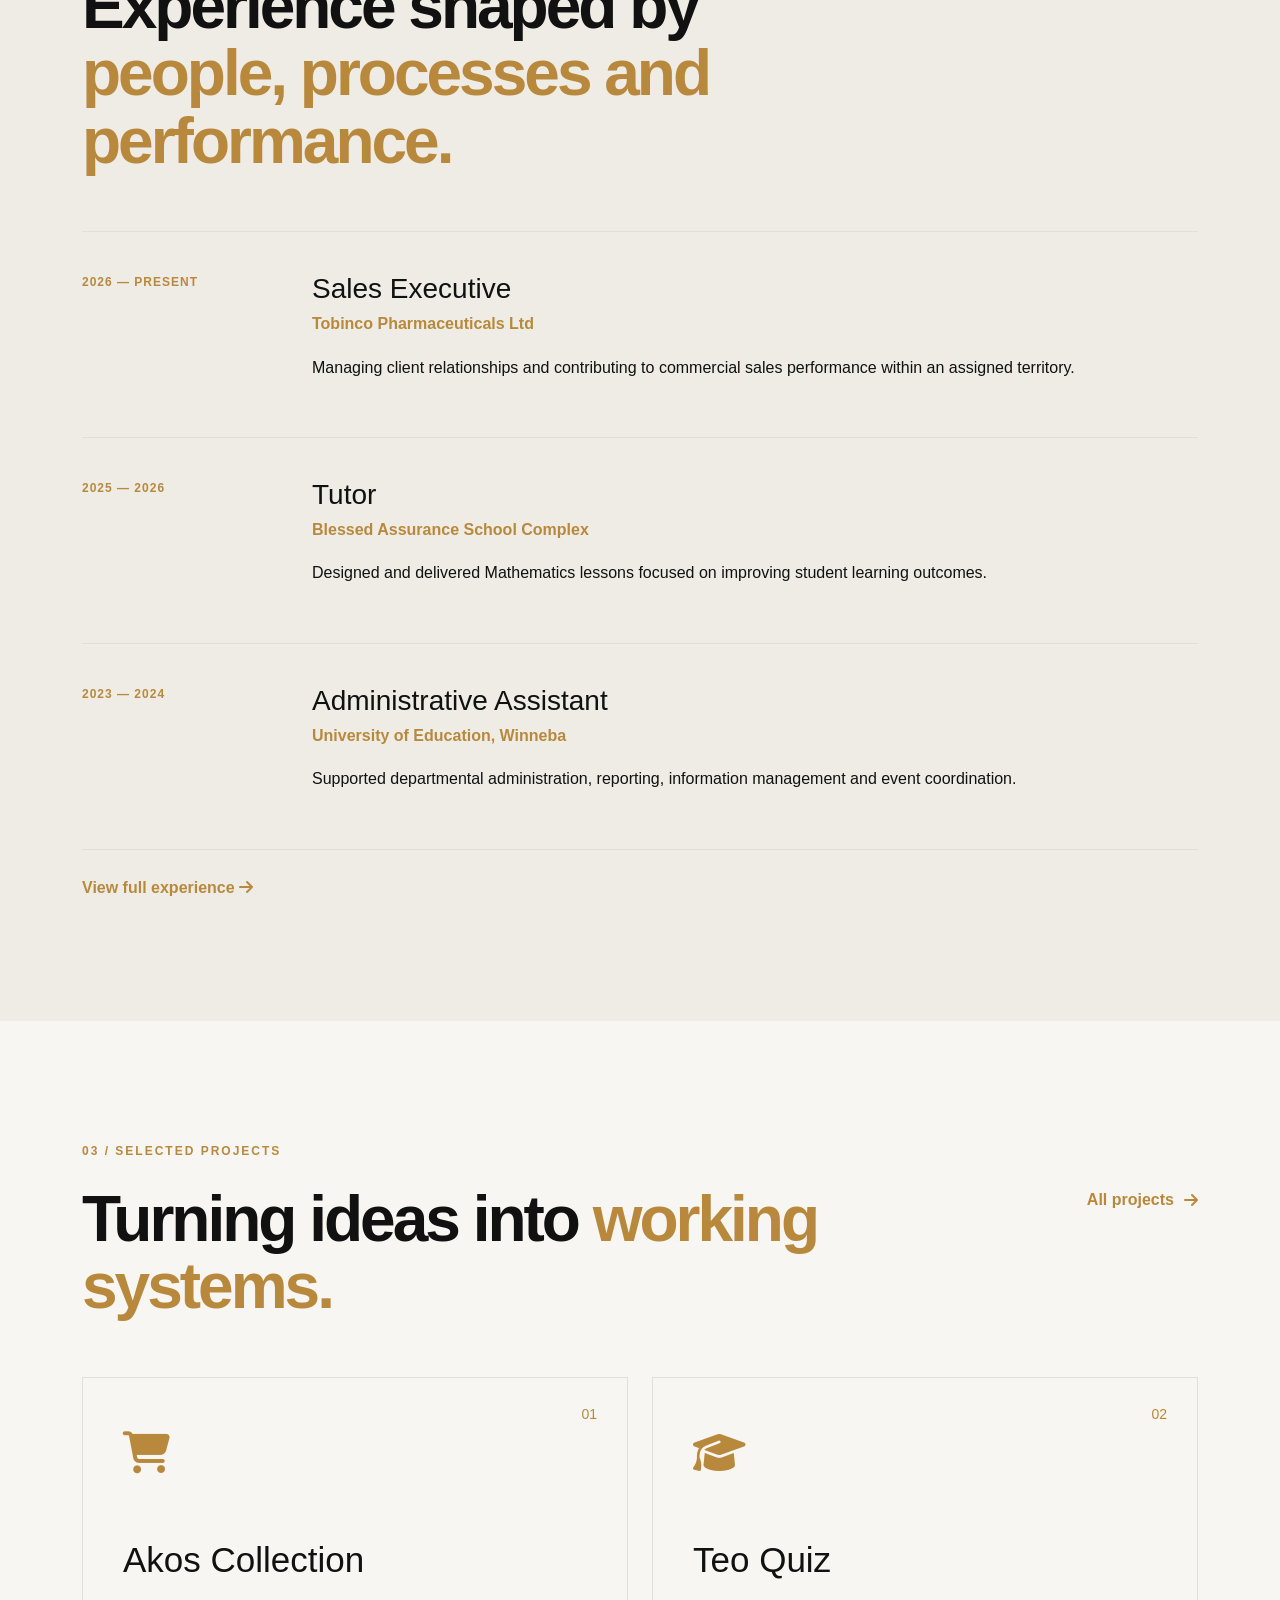
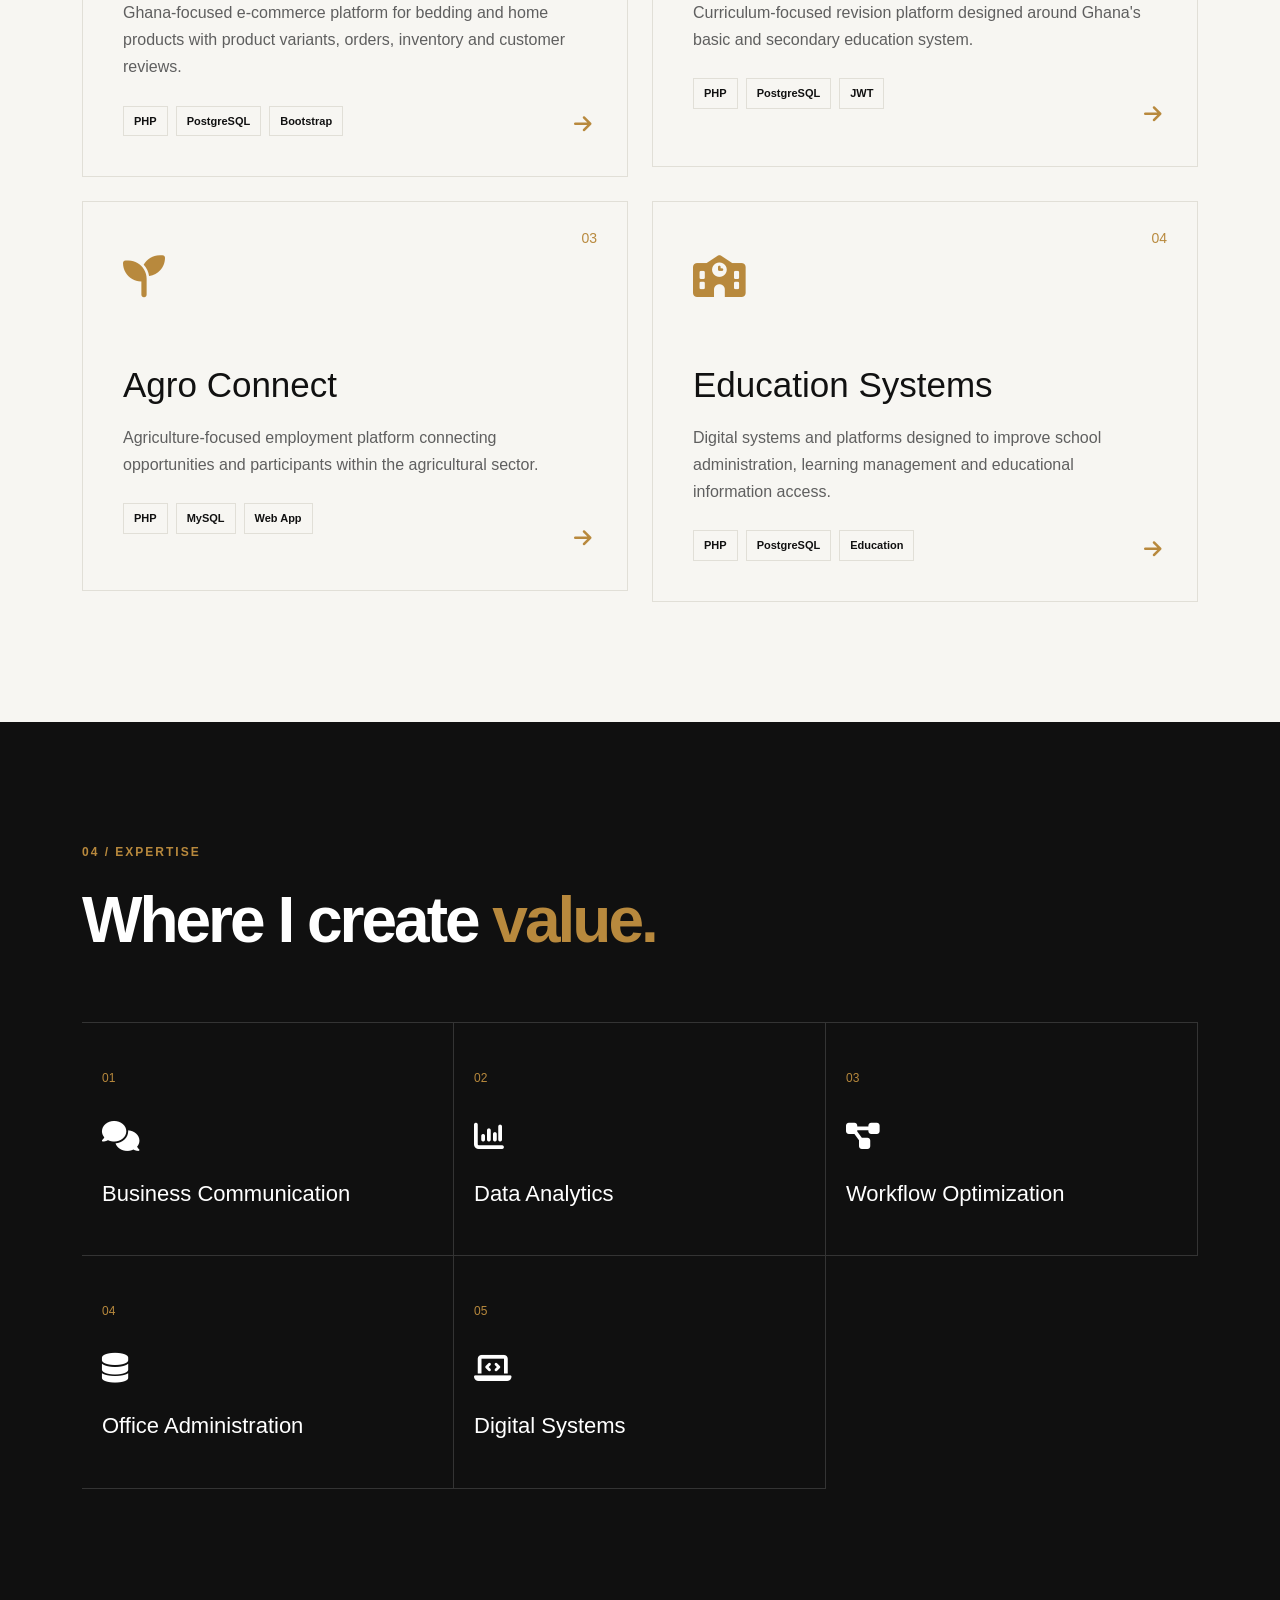
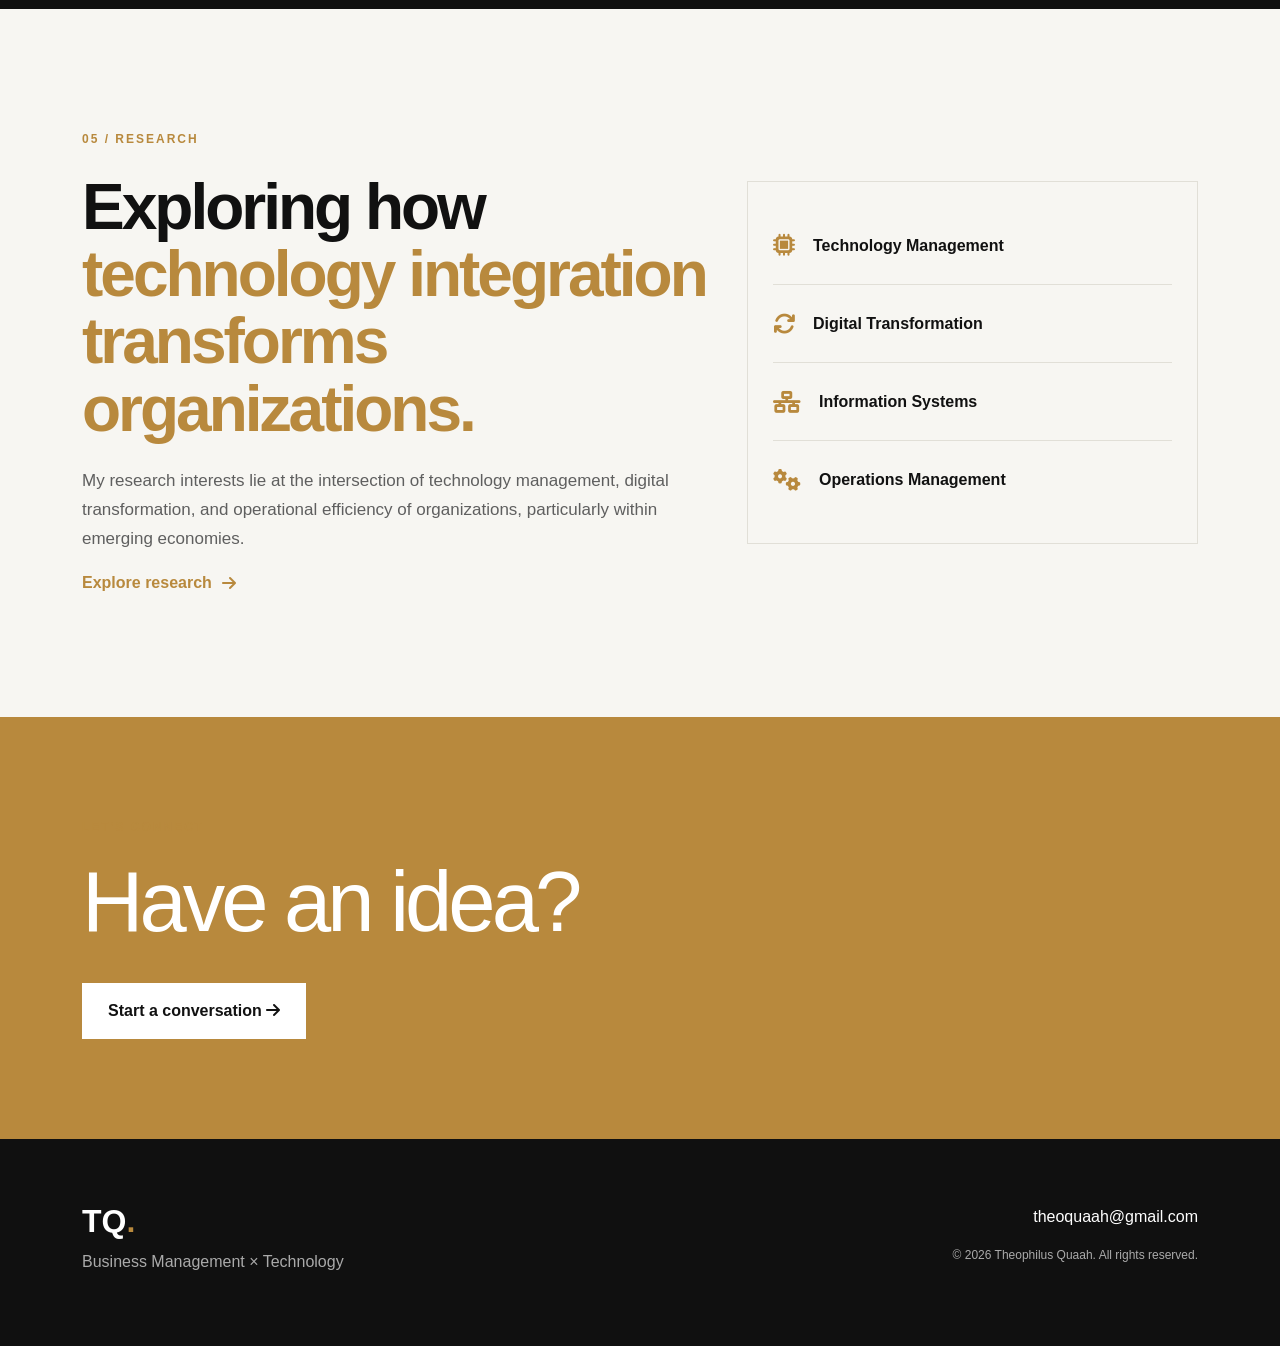
==== commit 139344a7: "Revise expertise items and section introduction Updated expertise items and section titles for clari" ====
--- a/index.html
+++ b/index.html
@@ -583,42 +583,39 @@
 
         <div class="expertise-grid">
 
+            
+
             <div class="expertise-item">
                 <span>01</span>
-                <i class="fas fa-users"></i>
-                <h4>Customer Service</h4>
+                <i class="fas fa-comments"></i>
+                <h4>Business Communication</h4>
             </div>
 
             <div class="expertise-item">
                 <span>02</span>
-                <i class="fas fa-comments"></i>
-                <h4>Business Communication</h4>
+                <i class="fas fa-chart-column"></i>
+                <h4>Data Analytics</h4>
             </div>
 
             <div class="expertise-item">
                 <span>03</span>
-                <i class="fas fa-chart-column"></i>
-                <h4>Reporting & Presentations</h4>
+                <i class="fas fa-diagram-project"></i>
+                <h4>Workflow Optimization</h4>
             </div>
 
             <div class="expertise-item">
                 <span>04</span>
-                <i class="fas fa-diagram-project"></i>
-                <h4>Workflow Optimization</h4>
+                <i class="fas fa-database"></i>
+                <h4>Office Administration</h4>
             </div>
 
             <div class="expertise-item">
                 <span>05</span>
-                <i class="fas fa-database"></i>
-                <h4>Data & Information Management</h4>
-            </div>
-
-            <div class="expertise-item">
-                <span>06</span>
                 <i class="fas fa-laptop-code"></i>
                 <h4>Digital Systems</h4>
             </div>
 
+
         </div>
 
     </div>
@@ -642,14 +639,14 @@
 
                 <h2 class="section-title">
                     Exploring how
-                    <span>technology transforms organizations.</span>
+                    <span>technology integration transforms organizations.</span>
                 </h2>
 
                 <p class="section-intro mt-4">
 
                     My research interests lie at the intersection of
                     technology management, digital transformation,
-                    information systems and operations management,
+                    and operational efficiency of organizations,
                     particularly within emerging economies.
 
                 </p>
@@ -713,9 +710,7 @@
             </div>
 
             <h2>
-                Have an idea,
-                <br>
-                project or opportunity?
+                Have an idea?
             </h2>
 
             <a href="contact.html"
